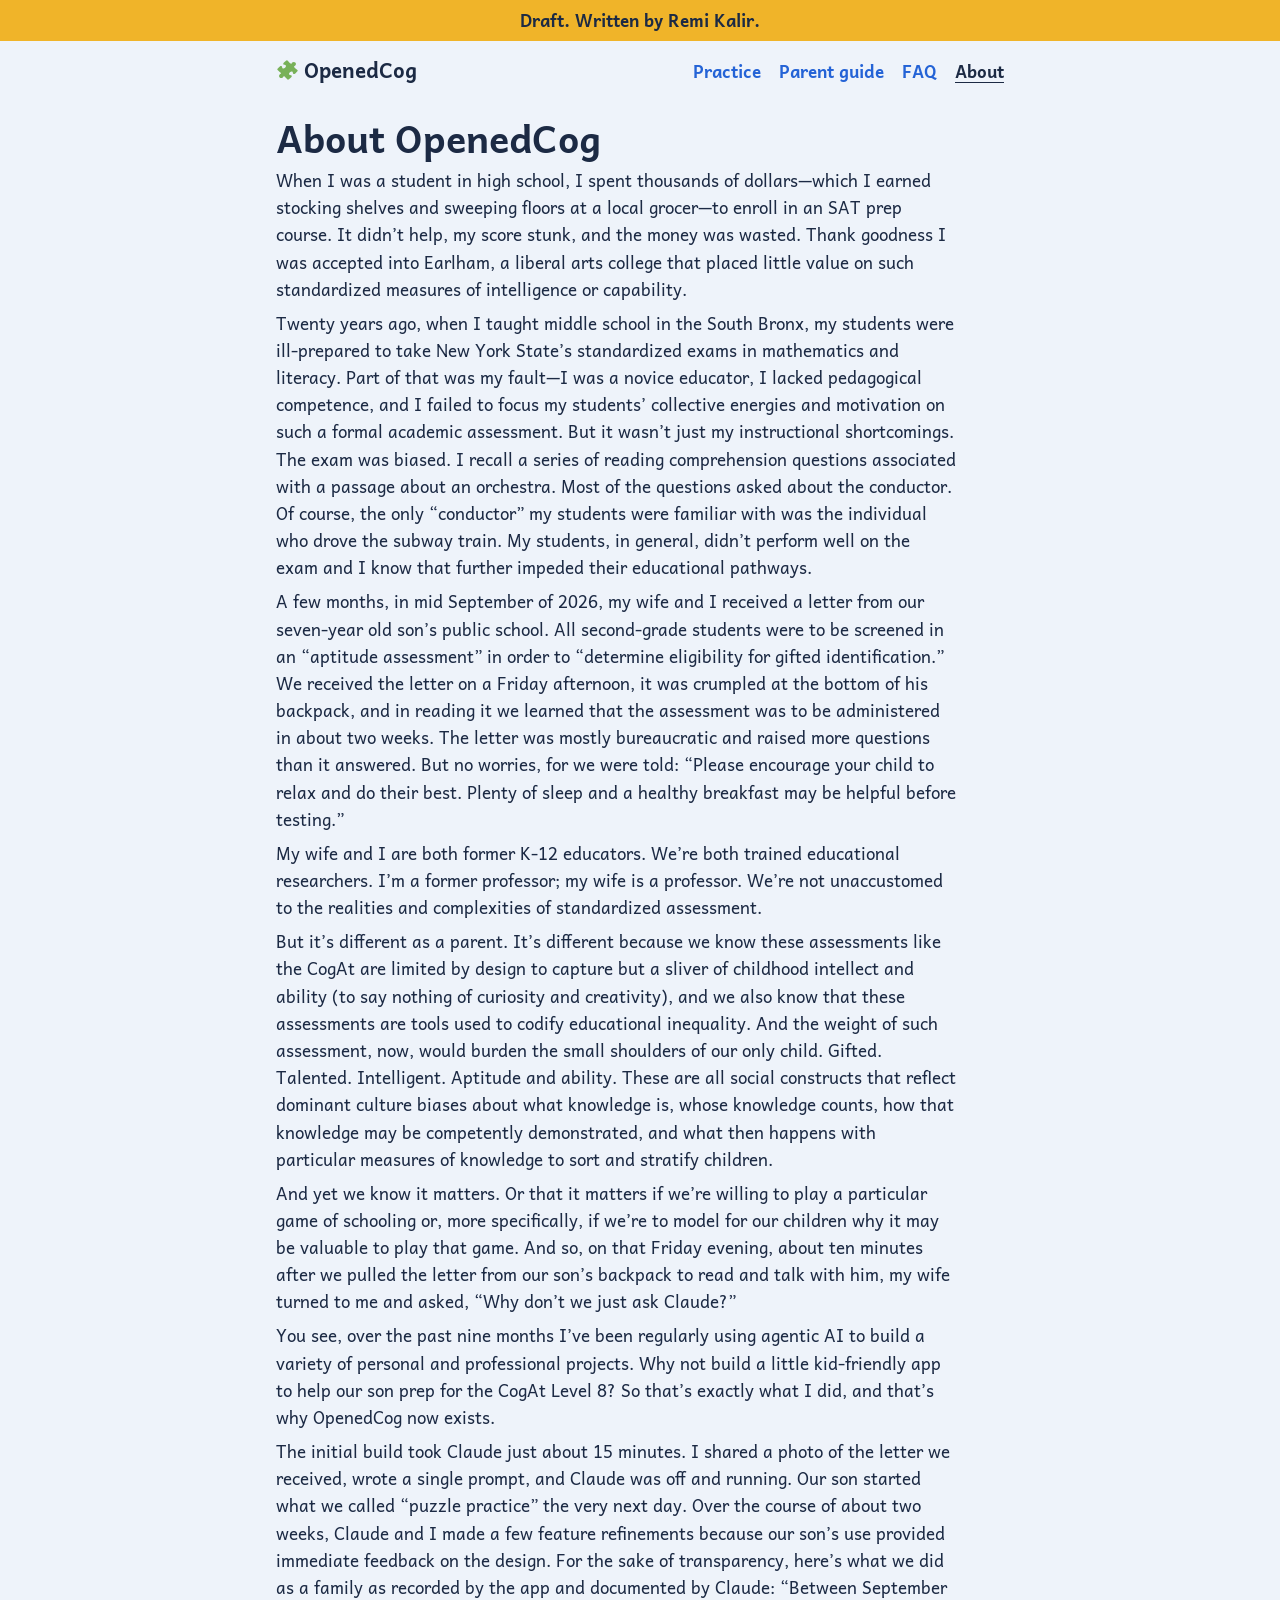
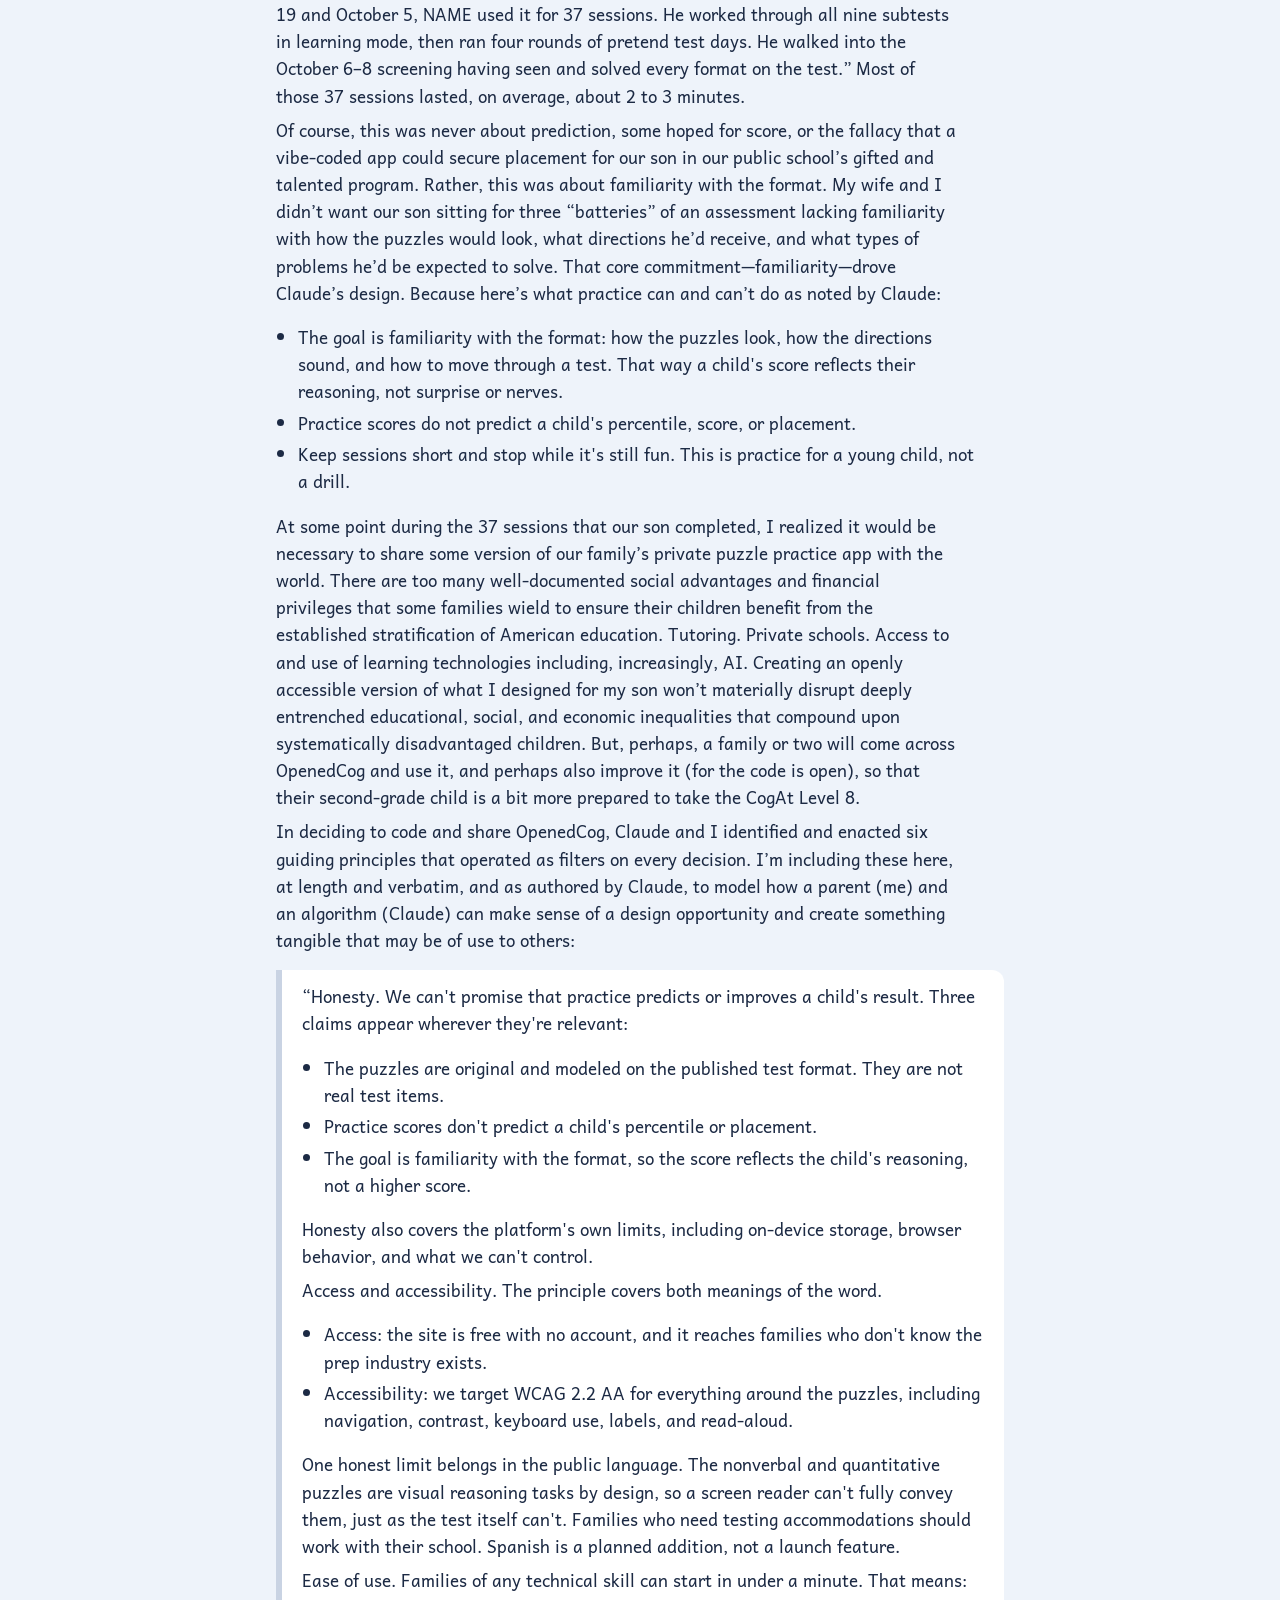
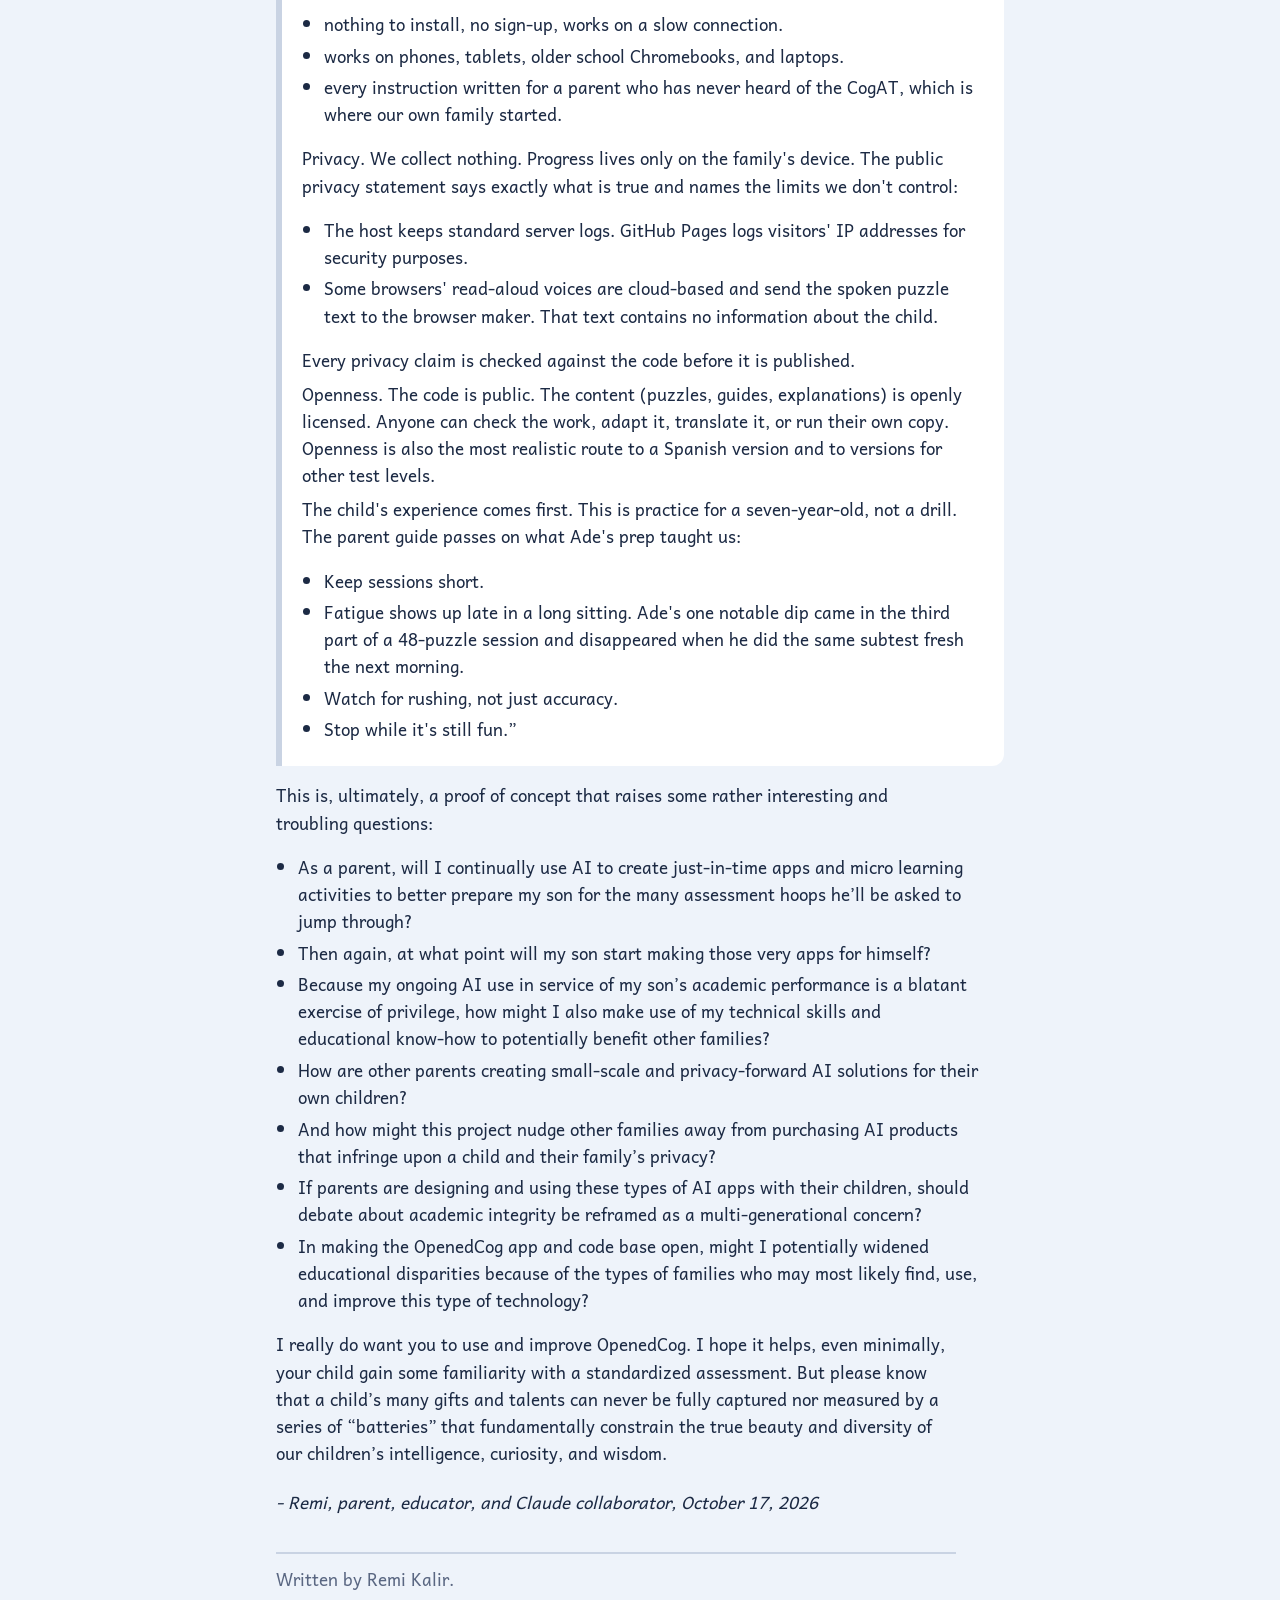
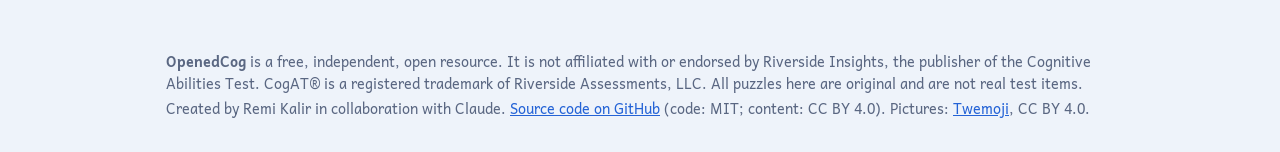
==== about.html @ 44b39a1e "Add parent guide, FAQ, and About; link them from the practice site" ====
<!doctype html>
<html lang="en">
<head>
<meta charset="utf-8">
<meta name="viewport" content="width=device-width, initial-scale=1">
<title>About · OpenedCog</title>
<meta name="description" content="Why OpenedCog exists: a free, open CogAT® Level 8 practice site, by Remi Kalir.">
<meta name="color-scheme" content="light dark">
<link rel="icon" href="data:image/svg+xml,%3Csvg xmlns='http://www.w3.org/2000/svg' viewBox='0 0 100 100'%3E%3Ctext y='.9em' font-size='90'%3E%F0%9F%A7%A9%3C/text%3E%3C/svg%3E">
<link rel="stylesheet" href="css/app.css">
</head>
<body>
<div class="draft-banner" role="note">Draft. Written by Remi Kalir.</div>
<nav class="docnav" aria-label="OpenedCog pages">
  <a class="brand" href="./">🧩 OpenedCog</a>
  <a href="./">Practice</a>
  <a href="guide.html">Parent guide</a>
  <a href="faq.html">FAQ</a>
  <a href="about.html" aria-current="page">About</a>
</nav>
<main class="doc">
<h1>About OpenedCog</h1>
<!-- Written by Remi Kalir. Placed as written; markup only. -->
<p>When I was a student in high school, I spent thousands of dollars—which I earned stocking shelves and sweeping floors at a local grocer—to enroll in an SAT prep course. It didn’t help, my score stunk, and the money was wasted. Thank goodness I was accepted into Earlham, a liberal arts college that placed little value on such standardized measures of intelligence or capability.</p>
<p>Twenty years ago, when I taught middle school in the South Bronx, my students were ill-prepared to take New York State’s standardized exams in mathematics and literacy. Part of that was my fault—I was a novice educator, I lacked pedagogical competence, and I failed to focus my students’ collective energies and motivation on such a formal academic assessment. But it wasn’t just my instructional shortcomings. The exam was biased. I recall a series of reading comprehension questions associated with a passage about an orchestra. Most of the questions asked about the conductor. Of course, the only “conductor” my students were familiar with was the individual who drove the subway train. My students, in general, didn’t perform well on the exam and I know that further impeded their educational pathways.</p>
<p>A few months, in mid September of 2026, my wife and I received a letter from our seven-year old son’s public school. All second-grade students were to be screened in an “aptitude assessment” in order to “determine eligibility for gifted identification.” We received the letter on a Friday afternoon, it was crumpled at the bottom of his backpack, and in reading it we learned that the assessment was to be administered in about two weeks. The letter was mostly bureaucratic and raised more questions than it answered. But no worries, for we were told: “Please encourage your child to relax and do their best. Plenty of sleep and a healthy breakfast may be helpful before testing.”</p>
<p>My wife and I are both former K-12 educators. We’re both trained educational researchers. I’m a former professor; my wife is a professor. We’re not unaccustomed to the realities and complexities of standardized assessment.</p>
<p>But it’s different as a parent. It’s different because we know these assessments like the CogAt are limited by design to capture but a sliver of childhood intellect and ability (to say nothing of curiosity and creativity), and we also know that these assessments are tools used to codify educational inequality. And the weight of such assessment, now, would burden the small shoulders of our only child. Gifted. Talented. Intelligent. Aptitude and ability. These are all social constructs that reflect dominant culture biases about what knowledge is, whose knowledge counts, how that knowledge may be competently demonstrated, and what then happens with particular measures of knowledge to sort and stratify children.</p>
<p>And yet we know it matters. Or that it matters if we’re willing to play a particular game of schooling or, more specifically, if we’re to model for our children why it may be valuable to play that game. And so, on that Friday evening, about ten minutes after we pulled the letter from our son’s backpack to read and talk with him, my wife turned to me and asked, “Why don’t we just ask Claude?”</p>
<p>You see, over the past nine months I’ve been regularly using agentic AI to build a variety of personal and professional projects. Why not build a little kid-friendly app to help our son prep for the CogAt Level 8? So that’s exactly what I did, and that’s why OpenedCog now exists.</p>
<p>The initial build took Claude just about 15 minutes. I shared a photo of the letter we received, wrote a single prompt, and Claude was off and running. Our son started what we called “puzzle practice” the very next day. Over the course of about two weeks, Claude and I made a few feature refinements because our son’s use provided immediate feedback on the design. For the sake of transparency, here’s what we did as a family as recorded by the app and documented by Claude: “Between September 19 and October 5, NAME used it for 37 sessions. He worked through all nine subtests in learning mode, then ran four rounds of pretend test days. He walked into the October 6–8 screening having seen and solved every format on the test.” Most of those 37 sessions lasted, on average, about 2 to 3 minutes.</p>
<p>Of course, this was never about prediction, some hoped for score, or the fallacy that a vibe-coded app could secure placement for our son in our public school’s gifted and talented program. Rather, this was about familiarity with the format. My wife and I didn’t want our son sitting for three “batteries” of an assessment lacking familiarity with how the puzzles would look, what directions he’d receive, and what types of problems he’d be expected to solve. That core commitment—familiarity—drove Claude’s design. Because here’s what practice can and can’t do as noted by Claude:</p>
<ul>
<li>The goal is familiarity with the format: how the puzzles look, how the directions sound, and how to move through a test. That way a child's score reflects their reasoning, not surprise or nerves.</li>
<li>Practice scores do not predict a child's percentile, score, or placement.</li>
<li>Keep sessions short and stop while it's still fun. This is practice for a young child, not a drill.</li>
</ul>
<p>At some point during the 37 sessions that our son completed, I realized it would be necessary to share some version of our family’s private puzzle practice app with the world. There are too many well-documented social advantages and financial privileges that some families wield to ensure their children benefit from the established stratification of American education. Tutoring. Private schools. Access to and use of learning technologies including, increasingly, AI. Creating an openly accessible version of what I designed for my son won’t materially disrupt deeply entrenched educational, social, and economic inequalities that compound upon systematically disadvantaged children. But, perhaps, a family or two will come across OpenedCog and use it, and perhaps also improve it (for the code is open), so that their second-grade child is a bit more prepared to take the CogAt Level 8.</p>
<p>In deciding to code and share OpenedCog, Claude and I identified and enacted six guiding principles that operated as filters on every decision. I’m including these here, at length and verbatim, and as authored by Claude, to model how a parent (me) and an algorithm (Claude) can make sense of a design opportunity and create something tangible that may be of use to others:</p>
<blockquote class="principles">
<p>“Honesty. We can't promise that practice predicts or improves a child's result. Three claims appear wherever they're relevant:</p>
<ul>
<li>The puzzles are original and modeled on the published test format. They are not real test items.</li>
<li>Practice scores don't predict a child's percentile or placement.</li>
<li>The goal is familiarity with the format, so the score reflects the child's reasoning, not a higher score.</li>
</ul>
<p>Honesty also covers the platform's own limits, including on-device storage, browser behavior, and what we can't control.</p>
<p>Access and accessibility. The principle covers both meanings of the word.</p>
<ul>
<li>Access: the site is free with no account, and it reaches families who don't know the prep industry exists.</li>
<li>Accessibility: we target WCAG 2.2 AA for everything around the puzzles, including navigation, contrast, keyboard use, labels, and read-aloud.</li>
</ul>
<p>One honest limit belongs in the public language. The nonverbal and quantitative puzzles are visual reasoning tasks by design, so a screen reader can't fully convey them, just as the test itself can't. Families who need testing accommodations should work with their school. Spanish is a planned addition, not a launch feature.</p>
<p>Ease of use. Families of any technical skill can start in under a minute. That means:</p>
<ul>
<li>nothing to install, no sign-up, works on a slow connection.</li>
<li>works on phones, tablets, older school Chromebooks, and laptops.</li>
<li>every instruction written for a parent who has never heard of the CogAT, which is where our own family started.</li>
</ul>
<p>Privacy. We collect nothing. Progress lives only on the family's device. The public privacy statement says exactly what is true and names the limits we don't control:</p>
<ul>
<li>The host keeps standard server logs. GitHub Pages logs visitors' IP addresses for security purposes.</li>
<li>Some browsers' read-aloud voices are cloud-based and send the spoken puzzle text to the browser maker. That text contains no information about the child.</li>
</ul>
<p>Every privacy claim is checked against the code before it is published.</p>
<p>Openness. The code is public. The content (puzzles, guides, explanations) is openly licensed. Anyone can check the work, adapt it, translate it, or run their own copy. Openness is also the most realistic route to a Spanish version and to versions for other test levels.</p>
<p>The child's experience comes first. This is practice for a seven-year-old, not a drill. The parent guide passes on what Ade's prep taught us:</p>
<ul>
<li>Keep sessions short.</li>
<li>Fatigue shows up late in a long sitting. Ade's one notable dip came in the third part of a 48-puzzle session and disappeared when he did the same subtest fresh the next morning.</li>
<li>Watch for rushing, not just accuracy.</li>
<li>Stop while it's still fun.”</li>
</ul>
</blockquote>
<p>This is, ultimately, a proof of concept that raises some rather interesting and troubling questions:</p>
<ul>
<li>As a parent, will I continually use AI to create just-in-time apps and micro learning activities to better prepare my son for the many assessment hoops he’ll be asked to jump through?</li>
<li>Then again, at what point will my son start making those very apps for himself?</li>
<li>Because my ongoing AI use in service of my son’s academic performance is a blatant exercise of privilege, how might I also make use of my technical skills and educational know-how to potentially benefit other families?</li>
<li>How are other parents creating small-scale and privacy-forward AI solutions for their own children?</li>
<li>And how might this project nudge other families away from purchasing AI products that infringe upon a child and their family’s privacy?</li>
<li>If parents are designing and using these types of AI apps with their children, should debate about academic integrity be reframed as a multi-generational concern?</li>
<li>In making the OpenedCog app and code base open, might I potentially widened educational disparities because of the types of families who may most likely find, use, and improve this type of technology?</li>
</ul>
<p>I really do want you to use and improve OpenedCog. I hope it helps, even minimally, your child gain some familiarity with a standardized assessment. But please know that a child’s many gifts and talents can never be fully captured nor measured by a series of “batteries” that fundamentally constrain the true beauty and diversity of our children’s intelligence, curiosity, and wisdom.</p>
<p class="signature">- Remi, parent, educator, and Claude collaborator, October 17, 2026</p>
<p class="credit">Written by Remi Kalir.</p>
</main>
<footer class="site-foot">
  <p><b>OpenedCog</b> is a free, independent, open resource. It is not affiliated with or endorsed by Riverside Insights, the publisher of the Cognitive Abilities Test. CogAT® is a registered trademark of Riverside Assessments, LLC. All puzzles here are original and are not real test items.</p>
  <p>Created by Remi Kalir in collaboration with Claude. <a href="https://github.com/remikalir/openedcog">Source code on GitHub</a> (code: MIT; content: CC BY 4.0). Pictures: <a href="https://github.com/jdecked/twemoji">Twemoji</a>, CC BY 4.0.</p>
</footer>
<script src="js/pictures.js"></script>
<script>pictures(document.body);</script>
</body>
</html>
---- css/app.css ----
/* Andika by SIL International, self-hosted (SIL Open Font License 1.1, see fonts/OFL.txt).
   Served from this site so no request goes to a third-party font service. */
@font-face{font-family:'Andika';font-style:normal;font-weight:400;font-display:swap;src:url(../fonts/andika-latin-ext-400.woff2) format('woff2');unicode-range:U+0100-02BA,U+02BD-02C5,U+02C7-02CC,U+02CE-02D7,U+02DD-02FF,U+0304,U+0308,U+0329,U+1D00-1DBF,U+1E00-1E9F,U+1EF2-1EFF,U+2020,U+20A0-20AB,U+20AD-20C0,U+2113,U+2C60-2C7F,U+A720-A7FF}
@font-face{font-family:'Andika';font-style:normal;font-weight:400;font-display:swap;src:url(../fonts/andika-latin-400.woff2) format('woff2');unicode-range:U+0000-00FF,U+0131,U+0152-0153,U+02BB-02BC,U+02C6,U+02DA,U+02DC,U+0304,U+0308,U+0329,U+2000-206F,U+20AC,U+2122,U+2191,U+2193,U+2212,U+2215,U+FEFF,U+FFFD}
@font-face{font-family:'Andika';font-style:normal;font-weight:700;font-display:swap;src:url(../fonts/andika-latin-ext-700.woff2) format('woff2');unicode-range:U+0100-02BA,U+02BD-02C5,U+02C7-02CC,U+02CE-02D7,U+02DD-02FF,U+0304,U+0308,U+0329,U+1D00-1DBF,U+1E00-1E9F,U+1EF2-1EFF,U+2020,U+20A0-20AB,U+20AD-20C0,U+2113,U+2C60-2C7F,U+A720-A7FF}
@font-face{font-family:'Andika';font-style:normal;font-weight:700;font-display:swap;src:url(../fonts/andika-latin-700.woff2) format('woff2');unicode-range:U+0000-00FF,U+0131,U+0152-0153,U+02BB-02BC,U+02C6,U+02DA,U+02DC,U+0304,U+0308,U+0329,U+2000-206F,U+20AC,U+2122,U+2191,U+2193,U+2212,U+2215,U+FEFF,U+FFFD}

:root{
  --bg:#EEF3FA; --paper:#FFFFFF; --ink:#1C2A44; --soft:#5A6782; --line:#C9D3E3;
  --mid:#A3AEC2; --sheet:#FFF6D8; --ghost:#B5C0D2; --flap:#DCE7FA;
  --accent:#2463D6; --accent-ink:#FFFFFF; --sun:#F0B429; --leaf:#1F8A57; --leaf-bg:#E3F4EB;
  --berry:#C43D5B; --berry-bg:#FBE6EB; --bead:#F0B429; --rod:#7E8AA1; --pick:#FFF3C4;
  --radius:14px; --font:"Andika", "Trebuchet MS", "Segoe UI", system-ui, sans-serif;
}
@media (prefers-color-scheme: dark){
  :root:not([data-theme="light"]){
    --bg:#101829; --paper:#18233A; --ink:#E7EDF8; --soft:#A5B1C8; --line:#33415E;
    --mid:#6D7A93; --sheet:#3A3522; --ghost:#46546F; --flap:#2A3C62;
    --accent:#6C9CFF; --accent-ink:#0D1526; --sun:#F4C04A; --leaf:#4CC38A; --leaf-bg:#16352A;
    --berry:#F07A95; --berry-bg:#3D1C27; --bead:#F4C04A; --rod:#8290AA; --pick:#3A3420;
  }
}
:root[data-theme="dark"]{
  --bg:#101829; --paper:#18233A; --ink:#E7EDF8; --soft:#A5B1C8; --line:#33415E;
  --mid:#6D7A93; --sheet:#3A3522; --ghost:#46546F; --flap:#2A3C62;
  --accent:#6C9CFF; --accent-ink:#0D1526; --sun:#F4C04A; --leaf:#4CC38A; --leaf-bg:#16352A;
  --berry:#F07A95; --berry-bg:#3D1C27; --bead:#F4C04A; --rod:#8290AA; --pick:#3A3420;
}
*{box-sizing:border-box}
html,body{margin:0;background:var(--bg);color:var(--ink);font-family:var(--font);font-size:18px;line-height:1.45}
button{font:inherit;color:inherit;cursor:pointer}
button:focus-visible,input:focus-visible,select:focus-visible{outline:3px solid var(--accent);outline-offset:3px}
#app{max-width:980px;margin:0 auto;padding:18px 16px 40px}
h1,h2,h3{margin:0;line-height:1.2}
h1{font-size:2.1rem}
h2{font-size:1.35rem}
p{margin:.4em 0}
.muted{color:var(--soft)}
.btn{border:0;border-radius:999px;padding:.7em 1.4em;font-weight:700;font-size:1.05rem;background:var(--paper);color:var(--ink);box-shadow:inset 0 0 0 2px var(--line)}
.btn.primary{background:var(--accent);color:var(--accent-ink);box-shadow:none}
.btn.big{font-size:1.3rem;padding:.8em 2em}
.btn:disabled{opacity:.4;cursor:not-allowed}
.link{background:none;border:0;padding:.4em .2em;color:var(--accent);font-weight:700;text-decoration:underline;text-underline-offset:3px}

/* ---------- home ---------- */
.top{display:flex;justify-content:space-between;align-items:flex-start;gap:12px;flex-wrap:wrap;margin-bottom:22px}
.top-actions{display:flex;gap:8px;flex-wrap:wrap}
.hello{font-size:2.4rem;font-weight:700}
.days{display:grid;grid-template-columns:repeat(3,1fr);gap:14px;margin:12px 0 30px}
.day{background:var(--paper);border:0;border-radius:var(--radius);padding:18px 16px 16px;text-align:left;box-shadow:inset 0 0 0 2px var(--line);display:flex;flex-direction:column;gap:6px;min-height:150px}
.day:hover{box-shadow:inset 0 0 0 3px var(--accent)}
.day .dnum{font-size:.9rem;color:var(--soft)}
.day .dname{font-size:1.35rem;font-weight:700}
.day .demo{font-size:1.9rem;letter-spacing:4px}
.day .dlast{font-size:.9rem;color:var(--soft);margin-top:auto}
.sect{margin:6px 0 10px}
.fam{display:grid;grid-template-columns:170px 1fr;gap:10px;align-items:center;margin-bottom:12px}
.fam-name{font-weight:700}
.tiles{display:grid;grid-template-columns:repeat(3,1fr);gap:10px}
.tile{background:var(--paper);border:0;border-radius:12px;padding:10px 12px;text-align:left;box-shadow:inset 0 0 0 2px var(--line);display:grid;grid-template-columns:44px 1fr;gap:2px 10px;align-items:center}
.tile:hover{box-shadow:inset 0 0 0 3px var(--accent)}
.tile .ti{grid-row:span 2;font-size:1.8rem;text-align:center}
.tile .tn{font-weight:700;line-height:1.15}
.tile .tst{font-size:.95rem;color:var(--sun);letter-spacing:2px}
.tile .tst .off{color:var(--line)}
.tile .toff{grid-column:2;font-size:.78rem;color:var(--soft)}

/* ---------- intro / message screens ---------- */
.msg{background:var(--paper);border-radius:var(--radius);padding:34px 28px;text-align:center;box-shadow:inset 0 0 0 2px var(--line);max-width:720px;margin:20px auto}
.msg h1{margin-bottom:10px}
.msg .say{font-size:1.25rem;max-width:34em;margin:12px auto}
.msg .tip{background:var(--pick);border-radius:12px;padding:12px 16px;margin:18px auto;max-width:32em;font-size:1.05rem;text-align:left}
.msg .row{display:flex;gap:12px;justify-content:center;flex-wrap:wrap;margin-top:22px}
.bigemo{font-size:3.4rem;line-height:1}

/* ---------- question screen ---------- */
.qwrap{background:var(--paper);border-radius:var(--radius);box-shadow:inset 0 0 0 2px var(--line);overflow:hidden}
.qbar{display:flex;align-items:center;justify-content:space-between;gap:10px;padding:10px 14px;border-bottom:2px solid var(--line)}
.qtitle{font-weight:700}
.qtag{display:inline-block;margin-left:8px;font-size:.8rem;padding:2px 10px;border-radius:99px;background:var(--pick);font-weight:700;vertical-align:2px}
.qprog{color:var(--soft);font-size:.95rem}
.hear{border:0;background:var(--bg);border-radius:99px;padding:.45em 1em;font-weight:700;box-shadow:inset 0 0 0 2px var(--line)}
.hear.playing{box-shadow:inset 0 0 0 3px var(--accent)}
.qmain{padding:22px 16px 10px;display:flex;flex-direction:column;align-items:center;gap:22px}
.caption{font-size:1rem;color:var(--soft);text-align:center;min-height:1.4em;max-width:36em}
.answers{display:grid;grid-template-columns:repeat(4,minmax(0,150px));gap:14px;justify-content:center;width:100%}
.ans{border:0;background:var(--paper);border-radius:12px;padding:10px 6px 12px;box-shadow:inset 0 0 0 2px var(--line);display:flex;flex-direction:column;align-items:center;gap:8px;position:relative}
.ans .ai{min-height:96px;display:flex;align-items:center;justify-content:center}
.ans .bub{width:26px;height:26px;border-radius:50%;box-shadow:inset 0 0 0 2.5px var(--ink);display:flex;align-items:center;justify-content:center;font-size:.8rem;font-weight:700}
.ans[aria-checked="true"]{box-shadow:inset 0 0 0 3px var(--accent);background:var(--pick)}
.ans[aria-checked="true"] .bub{background:var(--ink);color:var(--paper)}
.ans.right{box-shadow:inset 0 0 0 4px var(--leaf);background:var(--leaf-bg)}
.ans.wrong{box-shadow:inset 0 0 0 4px var(--berry);background:var(--berry-bg)}
.ans.right::after{content:"✓";position:absolute;top:4px;right:10px;color:var(--leaf);font-weight:700;font-size:1.3rem}
.ans.wrong::after{content:"✗";position:absolute;top:4px;right:10px;color:var(--berry);font-weight:700;font-size:1.3rem}
.ans:disabled{cursor:default}
.fb{min-height:0;max-width:36em;text-align:center;font-size:1.1rem;border-radius:12px;padding:0}
.fb.show{padding:12px 18px}
.fb.good{background:var(--leaf-bg)}
.fb.bad{background:var(--berry-bg)}
.fb b{display:block;font-size:1.25rem}
.qfoot{display:flex;justify-content:space-between;align-items:center;padding:12px 16px;border-top:2px solid var(--line)}
.qfoot .go{min-width:140px}

/* stimuli */
.emo{font-size:62px;line-height:1.1;font-family:"Apple Color Emoji","Segoe UI Emoji","Noto Color Emoji",sans-serif}
.ans .emo{font-size:58px}
.mx{display:grid;grid-template-columns:repeat(2,130px);grid-auto-rows:130px;border:3px solid var(--ink);border-radius:12px;overflow:hidden}
.mxc{display:flex;align-items:center;justify-content:center;border:1px solid var(--line)}
.qbox{background:var(--bg)}
.qm{font-size:2.6rem;font-weight:700;color:var(--soft)}
.rowbox{display:flex;gap:0;border:3px solid var(--ink);border-radius:12px;overflow:hidden}
.rbc{width:130px;height:130px;display:flex;align-items:center;justify-content:center;border-right:1px solid var(--line)}
.rbc:last-child{border-right:0}
.listen{display:flex;align-items:center;gap:14px;padding:18px 26px;border:3px solid var(--ink);border-radius:12px;max-width:560px}
.listen-ic{font-size:2.6rem}
.listen-q{font-size:1.3rem;margin:0}
.nocap .listen-q{display:none}
.nocap .listen::after{content:"Listen to the question";font-size:1.1rem;color:var(--soft)}
.objs{display:grid;grid-template-columns:repeat(5,20px);gap:2px 3px;justify-content:center;align-content:center;font-size:18px;line-height:22px;font-family:"Apple Color Emoji","Segoe UI Emoji","Noto Color Emoji",sans-serif}
.objs.n1{grid-template-columns:30px;font-size:28px;line-height:32px}
.objs.n2,.objs.n4{grid-template-columns:repeat(2,26px);font-size:22px;line-height:28px}
.objs.n3,.objs.n6,.objs.n9{grid-template-columns:repeat(3,24px);font-size:20px;line-height:26px}
.numc{font-size:3rem;font-weight:700}
.eq{font-size:3.2rem;font-weight:700;letter-spacing:.04em;padding:18px 30px;border:3px solid var(--ink);border-radius:12px;white-space:nowrap}
.eq .qm{display:inline-block;min-width:1.2em;border-bottom:4px solid var(--soft);font-size:1em;line-height:1}
.eqs{margin:0 .1em}
.beads{display:flex;align-items:flex-end;gap:10px;padding:14px 18px;border:3px solid var(--ink);border-radius:12px}
.bslot{display:flex;align-items:flex-end}
.qslot{width:34px;height:120px;align-items:center;justify-content:center;border:2px dashed var(--ghost);border-radius:8px}
.rod{height:150px;width:auto}
.ans .rod{height:110px}
.fig{width:104px;height:104px}
.ans .fig{width:92px;height:92px}
.pfrow{display:flex;align-items:center;gap:6px;flex-wrap:wrap;justify-content:center;padding:12px 14px;border:3px solid var(--ink);border-radius:12px}
.pf{width:112px;height:112px}
.ans .pf{width:96px;height:96px}
.pfa{font-size:2rem;color:var(--soft);font-weight:700}

/* results & review */
.res{display:grid;gap:12px;margin:18px 0}
.resrow{display:grid;grid-template-columns:1fr auto auto;gap:16px;align-items:center;background:var(--paper);border-radius:12px;padding:14px 18px;box-shadow:inset 0 0 0 2px var(--line);text-align:left}
.stars{color:var(--sun);font-size:1.4rem;letter-spacing:3px}
.stars .off{color:var(--line)}
.rv{background:var(--paper);border-radius:var(--radius);box-shadow:inset 0 0 0 2px var(--line);padding:18px;margin:14px 0;display:flex;flex-direction:column;align-items:center;gap:14px}
.rv .picks{display:flex;gap:18px;flex-wrap:wrap;justify-content:center}
.rv .pk{display:flex;flex-direction:column;align-items:center;gap:6px;font-weight:700}
.rv .pk .ai{border-radius:12px;padding:8px;min-width:120px;display:flex;justify-content:center}
.rv .pk.mine .ai{box-shadow:inset 0 0 0 3px var(--berry);background:var(--berry-bg)}
.rv .pk.corr .ai{box-shadow:inset 0 0 0 3px var(--leaf);background:var(--leaf-bg)}
.rv .why{max-width:36em;text-align:center}

/* modal */
.scrim{position:fixed;inset:0;background:rgba(10,16,30,.55);display:flex;align-items:center;justify-content:center;padding:16px;z-index:10}
.modal{background:var(--paper);border-radius:var(--radius);padding:26px;max-width:460px;text-align:center}
.modal .row{display:flex;gap:12px;justify-content:center;margin-top:18px;flex-wrap:wrap}

/* parent */
.pp h2{margin:26px 0 10px}
table{border-collapse:collapse;width:100%;background:var(--paper);border-radius:12px;overflow:hidden;font-size:.95rem}
th,td{padding:9px 10px;text-align:left;border-bottom:1px solid var(--line);vertical-align:middle}
th{font-weight:700;color:var(--soft);font-size:.85rem}
.tablewrap{overflow-x:auto;border-radius:12px;box-shadow:inset 0 0 0 2px var(--line)}
.spark{display:flex;align-items:flex-end;gap:3px;height:28px}
.spark i{display:block;width:8px;background:var(--accent);border-radius:2px 2px 0 0;min-height:2px}
.marks{display:flex;flex-wrap:wrap;gap:3px;max-width:190px}
.marks i{display:block;width:11px;height:11px;border-radius:3px}
.marks i.ok{background:var(--leaf)}
.marks i.no{background:var(--paper);box-shadow:inset 0 0 0 2px var(--berry)}
.flag{color:var(--berry);font-weight:700;font-size:.8rem}
.form{display:grid;grid-template-columns:200px 1fr;gap:12px 16px;align-items:center;background:var(--paper);padding:18px;border-radius:12px;box-shadow:inset 0 0 0 2px var(--line)}
.form input[type=text],.form select,.gate input{font:inherit;padding:.45em .7em;border-radius:10px;border:2px solid var(--line);background:var(--paper);color:var(--ink);max-width:260px}
.notes{background:var(--paper);padding:14px 20px;border-radius:12px;box-shadow:inset 0 0 0 2px var(--line);max-width:48em}
.notes li{margin:.35em 0}
.sync{font-size:.9rem;color:var(--soft)}

@media (max-width:760px){
  html,body{font-size:17px}
  .days{grid-template-columns:1fr}
  .day{min-height:0}
  .fam{grid-template-columns:1fr}
  .tiles{grid-template-columns:1fr 1fr}
  .answers{grid-template-columns:repeat(2,minmax(0,160px))}
  .mx{grid-template-columns:repeat(2,104px);grid-auto-rows:104px}
  .rbc{width:96px;height:96px}
  .emo{font-size:48px}
  .ans .emo{font-size:50px}
  .fig{width:84px;height:84px}
  .pf{width:84px;height:84px}
  .eq{font-size:2.2rem;padding:12px 16px}
  .rod{height:120px}
  .beads{gap:6px;padding:10px}
  .hello{font-size:1.9rem}
  .form{grid-template-columns:1fr}
  .qbar{flex-wrap:wrap}
}
@media (max-width:420px){.tiles{grid-template-columns:1fr}}
@media (prefers-reduced-motion:no-preference){
  .ans{transition:box-shadow .12s ease, background .12s ease}
  .pop{animation:pop .35s ease}
  @keyframes pop{0%{transform:scale(.96);opacity:.4}100%{transform:none;opacity:1}}
}

/* ---------- site footer, children, backup ---------- */
.site-foot{max-width:980px;margin:0 auto;padding:6px 16px 28px;color:var(--soft);font-size:.8rem;line-height:1.5}
.site-foot p{margin:.3em 0}
.site-foot a{color:var(--accent)}
.who{display:flex;align-items:center;gap:10px;flex-wrap:wrap;margin-top:4px}
.kids{display:grid;gap:10px;max-width:420px;margin:16px auto 0}
.kid{display:flex;align-items:center;justify-content:space-between;gap:10px;border:0;border-radius:12px;padding:12px 16px;background:var(--paper);box-shadow:inset 0 0 0 2px var(--line);font-size:1.2rem;font-weight:700;text-align:left}
.kid:hover{box-shadow:inset 0 0 0 3px var(--accent)}
.kid .kmeta{font-size:.85rem;font-weight:400;color:var(--soft)}
.kid[aria-current="true"]{box-shadow:inset 0 0 0 3px var(--accent);background:var(--pick)}
.name-in{font:inherit;padding:.5em .8em;border-radius:10px;border:2px solid var(--line);background:var(--paper);color:var(--ink)}
.backup{display:flex;gap:10px;flex-wrap:wrap;align-items:center;margin:8px 0}
.warn{background:var(--berry-bg);border-radius:12px;padding:12px 16px;max-width:48em}
.sr-only{position:absolute;width:1px;height:1px;padding:0;margin:-1px;overflow:hidden;clip:rect(0,0,0,0);white-space:nowrap;border:0}

/* Twemoji pictures (bundled in emoji/). 1em tall, so they size exactly like the emoji text they replace. */
img.emoji{display:inline-block;height:1em;width:1em;margin:0 .04em;vertical-align:-0.12em;user-select:none}
.emo img.emoji,.objs img.emoji{vertical-align:middle}

/* ---------- reading pages: parent guide, FAQ, About ---------- */
.doc{max-width:760px;margin:0 auto;padding:12px 16px 40px;font-size:17px;line-height:1.6}
.docnav{max-width:760px;margin:0 auto;padding:14px 16px 0;display:flex;gap:6px 18px;flex-wrap:wrap;align-items:baseline;font-size:.95rem}
.docnav a{color:var(--accent);font-weight:700;text-decoration:none}
.docnav a:hover{text-decoration:underline}
.docnav a[aria-current="page"]{color:var(--ink);text-decoration:underline;text-underline-offset:4px}
.docnav .brand{font-size:1.15rem;color:var(--ink);margin-right:auto}
.doc h1{font-size:2.1rem;margin:18px 0 6px}
.doc .lede{font-size:1.15rem;color:var(--soft);margin:0 0 18px}
.doc h2{font-size:1.45rem;margin:38px 0 8px;padding-top:6px;border-top:2px solid var(--line)}
.doc h3{font-size:1.12rem;margin:24px 0 4px}
.doc p,.doc li{max-width:68ch}
.doc ul,.doc ol{padding-left:1.3em}
.doc li{margin:.25em 0}
.doc a{color:var(--accent)}
.doc table{font-size:.95rem;margin:10px 0 6px}
.doc th,.doc td{vertical-align:top}
.doc .callout{background:var(--paper);border-radius:12px;box-shadow:inset 0 0 0 2px var(--line);padding:12px 18px;margin:14px 0}
.doc .callout.key{box-shadow:inset 0 0 0 2px var(--line), inset 6px 0 0 var(--accent)}
.doc .toc{columns:2 220px;padding-left:1.2em;margin:6px 0 0}
.doc details{background:var(--paper);border-radius:12px;box-shadow:inset 0 0 0 2px var(--line);padding:2px 16px;margin:8px 0}
.doc details[open]{padding-bottom:10px}
.doc summary{cursor:pointer;font-weight:700;padding:10px 0;list-style-position:outside}
.doc summary:focus-visible{outline:3px solid var(--accent);outline-offset:3px;border-radius:6px}
.doc .credit{margin-top:36px;padding-top:12px;border-top:2px solid var(--line);color:var(--soft);font-size:.95rem}
.draft-banner{background:var(--sun);color:#1C2A44;font-weight:700;text-align:center;padding:8px 16px;font-size:.95rem}
.doc .print-btn{margin:4px 0 0}
@media print{
  .docnav,.site-foot,.draft-banner,.print-btn,.no-print{display:none !important}
  html,body{background:#fff !important;color:#000 !important;font-size:11pt}
  .doc{max-width:none;padding:0}
  .doc h2{break-after:avoid;border-top:1px solid #999}
  .doc tr,.doc .callout{break-inside:avoid}
  .doc h3{break-after:avoid}
  .tablewrap{overflow:visible}
  .doc a{color:#000;text-decoration:none}
  .doc details{box-shadow:none;padding:0}
  .doc .callout,.tablewrap{box-shadow:none;border:1px solid #999}
  .card-page{break-before:page}
}
.doc blockquote.principles{margin:16px 0;padding:6px 20px;border-left:6px solid var(--line);background:var(--paper);border-radius:0 12px 12px 0;color:var(--ink)}
.doc .signature{margin-top:22px;font-style:italic}
.grownup-links{margin-top:10px;font-size:.95rem}
.grownup-links a,.sync a,.msg .muted a{color:var(--accent);font-weight:700}
.site-foot .foot-links a{font-weight:700}
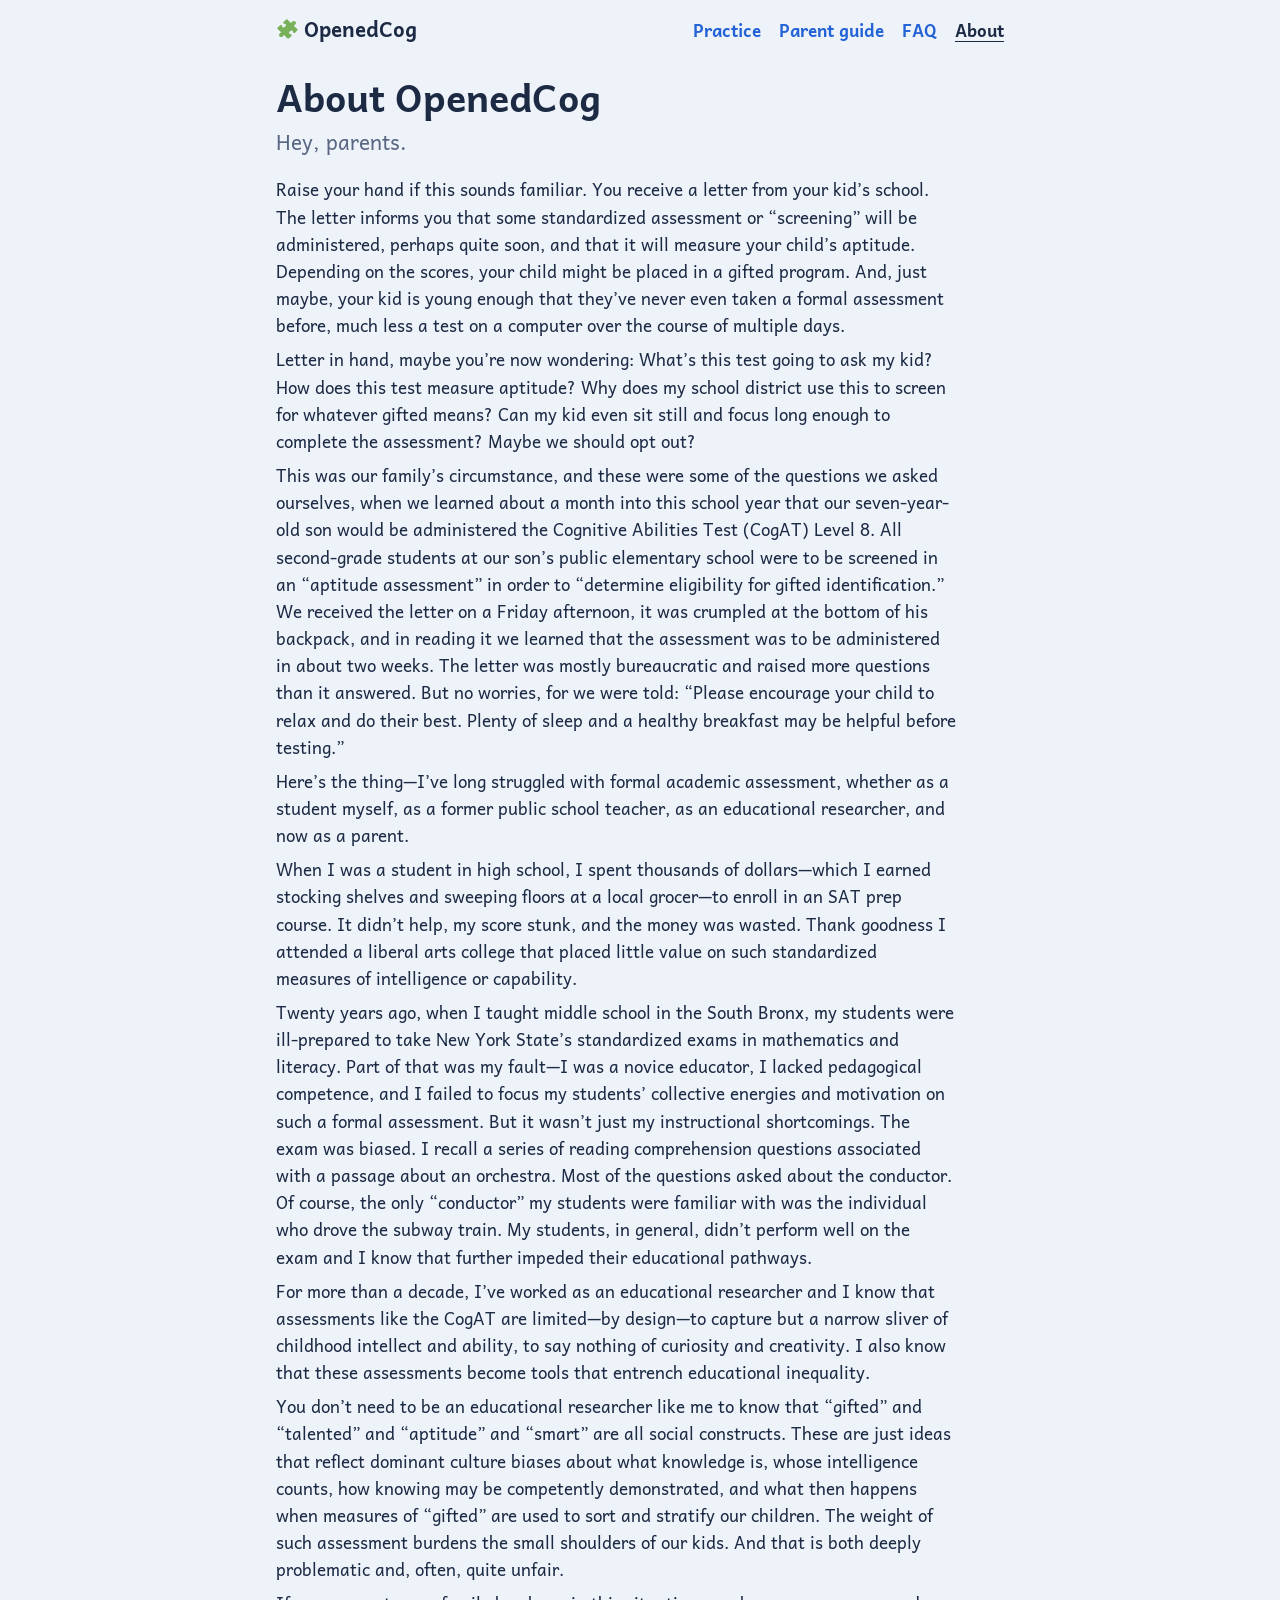
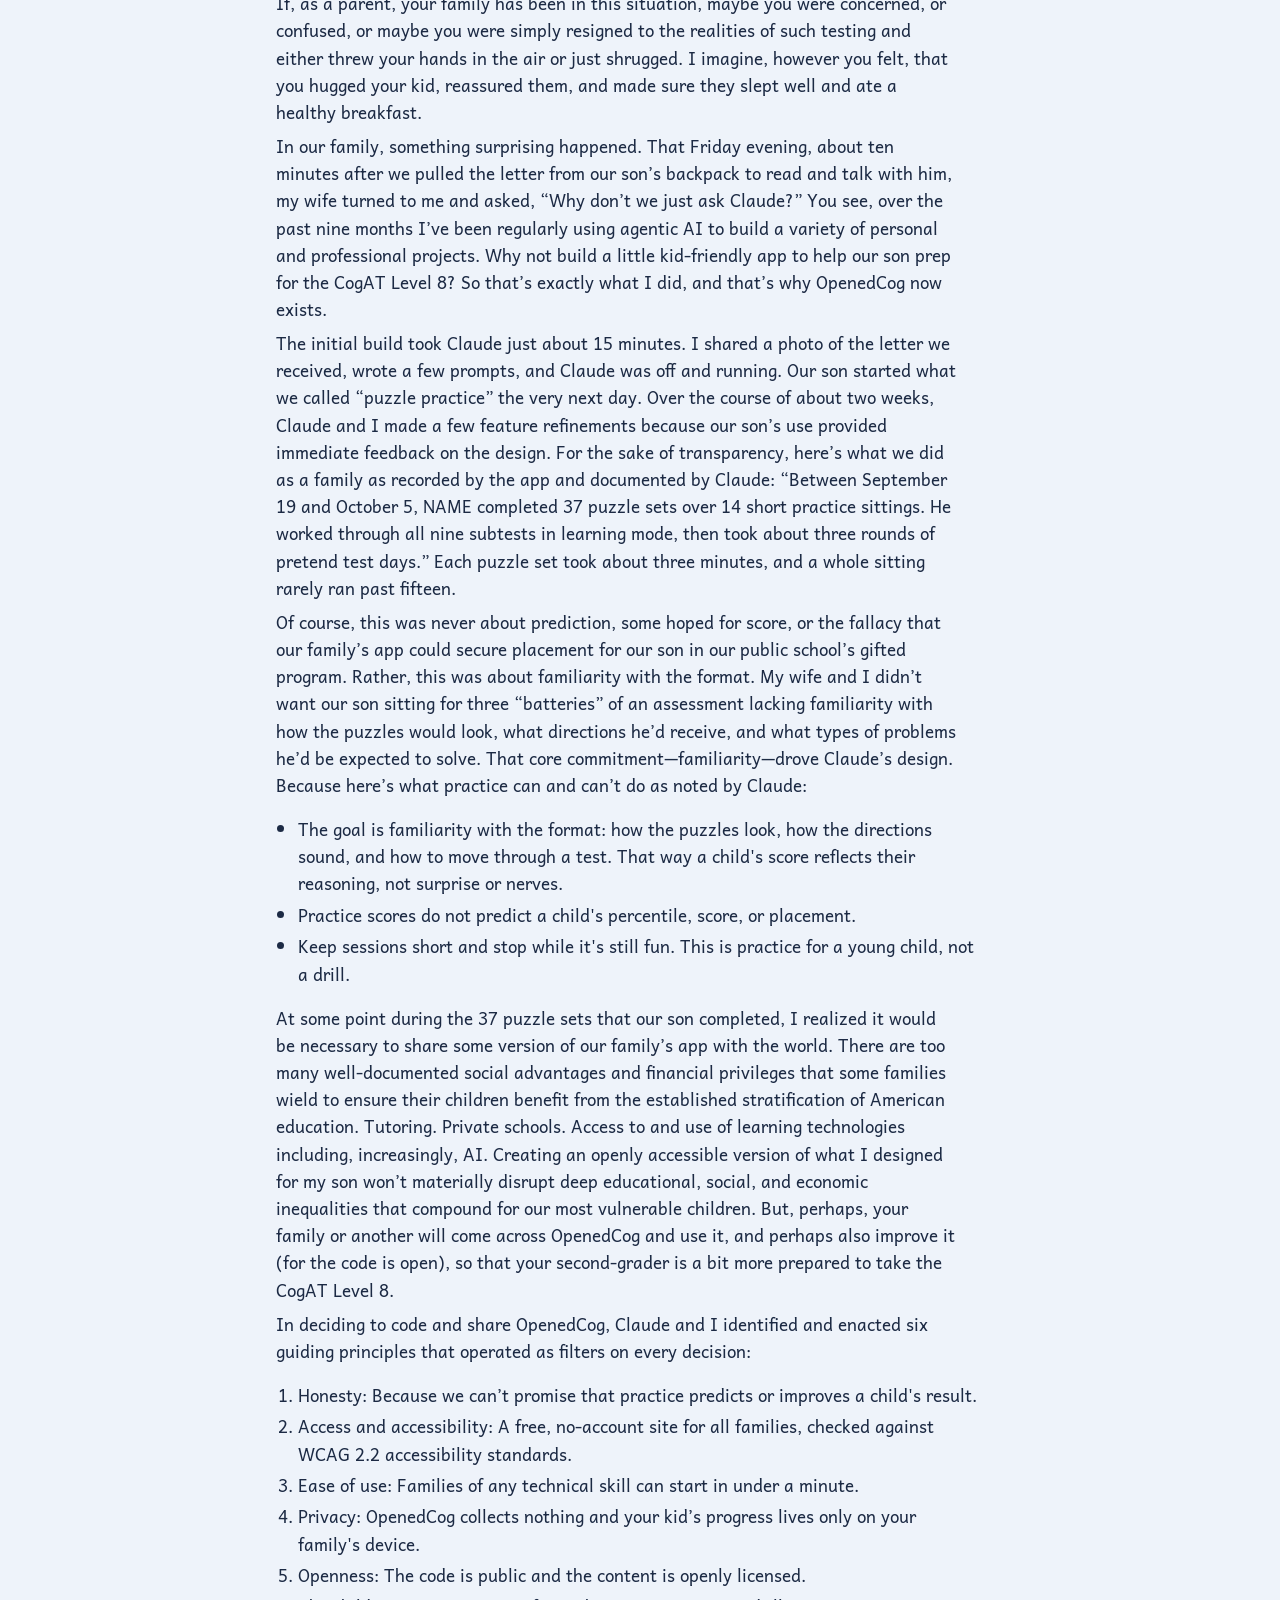
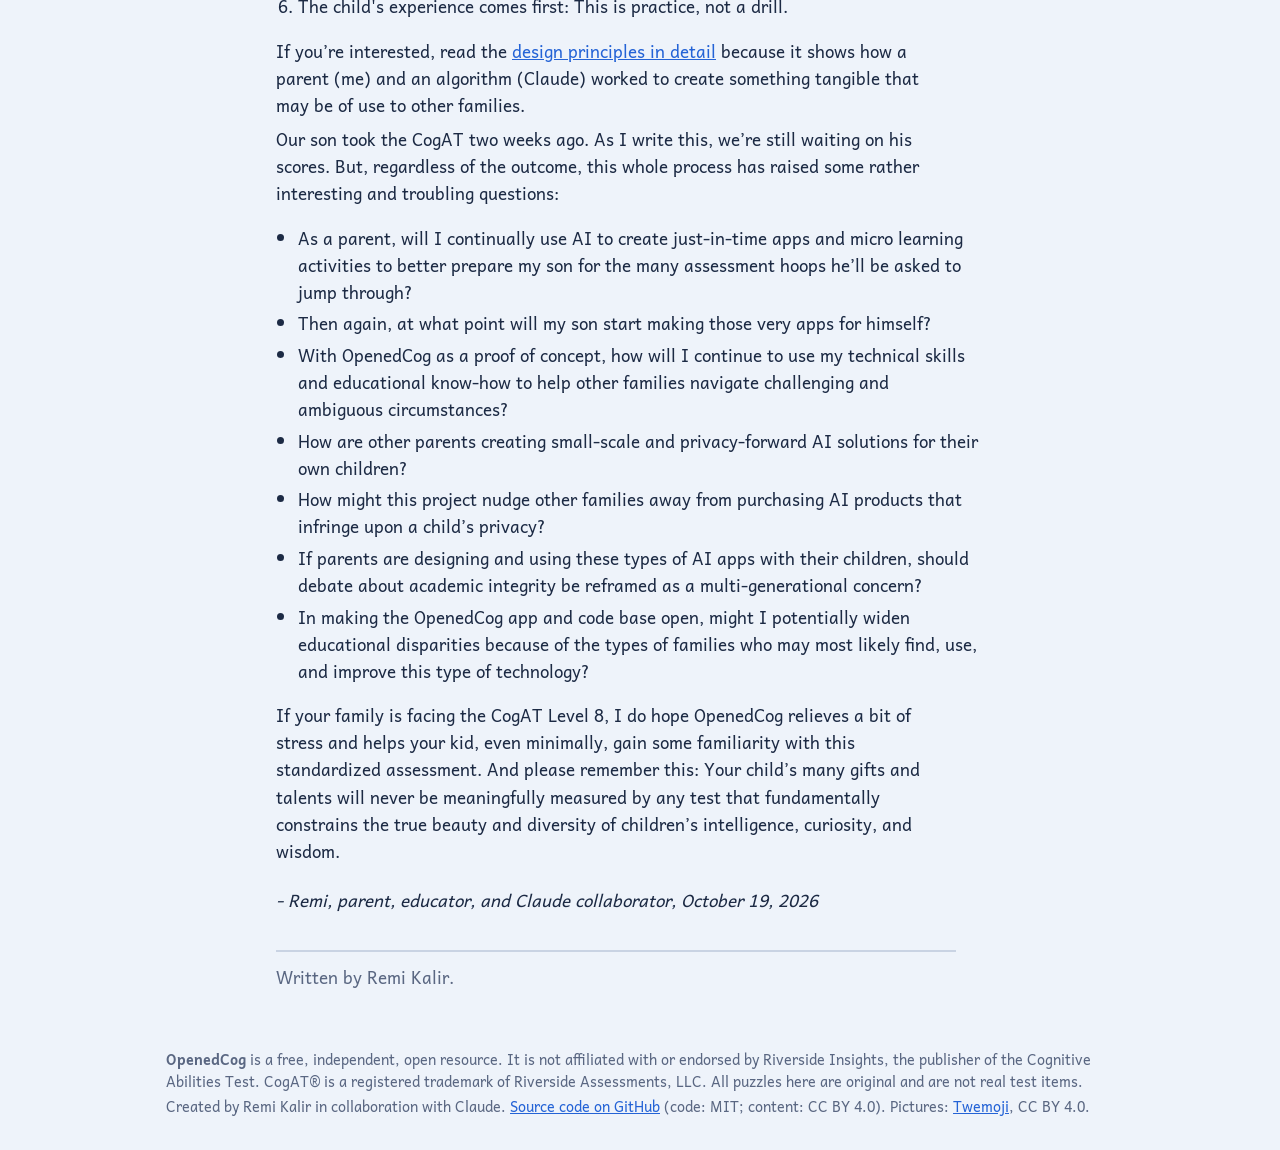
==== commit 7581298f: "Add design principles page; finalize About; accessibility fixes from WCAG 2.2 check" ====
--- a/about.html
+++ b/about.html
@@ -10,7 +10,6 @@
 <link rel="stylesheet" href="css/app.css">
 </head>
 <body>
-<div class="draft-banner" role="note">Draft. Written by Remi Kalir.</div>
 <nav class="docnav" aria-label="OpenedCog pages">
   <a class="brand" href="./">🧩 OpenedCog</a>
   <a href="./">Practice</a>
@@ -21,69 +20,47 @@
 <main class="doc">
 <h1>About OpenedCog</h1>
 <!-- Written by Remi Kalir. Placed as written; markup only. -->
-<p>When I was a student in high school, I spent thousands of dollars—which I earned stocking shelves and sweeping floors at a local grocer—to enroll in an SAT prep course. It didn’t help, my score stunk, and the money was wasted. Thank goodness I was accepted into Earlham, a liberal arts college that placed little value on such standardized measures of intelligence or capability.</p>
-<p>Twenty years ago, when I taught middle school in the South Bronx, my students were ill-prepared to take New York State’s standardized exams in mathematics and literacy. Part of that was my fault—I was a novice educator, I lacked pedagogical competence, and I failed to focus my students’ collective energies and motivation on such a formal academic assessment. But it wasn’t just my instructional shortcomings. The exam was biased. I recall a series of reading comprehension questions associated with a passage about an orchestra. Most of the questions asked about the conductor. Of course, the only “conductor” my students were familiar with was the individual who drove the subway train. My students, in general, didn’t perform well on the exam and I know that further impeded their educational pathways.</p>
-<p>A few months, in mid September of 2026, my wife and I received a letter from our seven-year old son’s public school. All second-grade students were to be screened in an “aptitude assessment” in order to “determine eligibility for gifted identification.” We received the letter on a Friday afternoon, it was crumpled at the bottom of his backpack, and in reading it we learned that the assessment was to be administered in about two weeks. The letter was mostly bureaucratic and raised more questions than it answered. But no worries, for we were told: “Please encourage your child to relax and do their best. Plenty of sleep and a healthy breakfast may be helpful before testing.”</p>
-<p>My wife and I are both former K-12 educators. We’re both trained educational researchers. I’m a former professor; my wife is a professor. We’re not unaccustomed to the realities and complexities of standardized assessment.</p>
-<p>But it’s different as a parent. It’s different because we know these assessments like the CogAt are limited by design to capture but a sliver of childhood intellect and ability (to say nothing of curiosity and creativity), and we also know that these assessments are tools used to codify educational inequality. And the weight of such assessment, now, would burden the small shoulders of our only child. Gifted. Talented. Intelligent. Aptitude and ability. These are all social constructs that reflect dominant culture biases about what knowledge is, whose knowledge counts, how that knowledge may be competently demonstrated, and what then happens with particular measures of knowledge to sort and stratify children.</p>
-<p>And yet we know it matters. Or that it matters if we’re willing to play a particular game of schooling or, more specifically, if we’re to model for our children why it may be valuable to play that game. And so, on that Friday evening, about ten minutes after we pulled the letter from our son’s backpack to read and talk with him, my wife turned to me and asked, “Why don’t we just ask Claude?”</p>
-<p>You see, over the past nine months I’ve been regularly using agentic AI to build a variety of personal and professional projects. Why not build a little kid-friendly app to help our son prep for the CogAt Level 8? So that’s exactly what I did, and that’s why OpenedCog now exists.</p>
-<p>The initial build took Claude just about 15 minutes. I shared a photo of the letter we received, wrote a single prompt, and Claude was off and running. Our son started what we called “puzzle practice” the very next day. Over the course of about two weeks, Claude and I made a few feature refinements because our son’s use provided immediate feedback on the design. For the sake of transparency, here’s what we did as a family as recorded by the app and documented by Claude: “Between September 19 and October 5, NAME used it for 37 sessions. He worked through all nine subtests in learning mode, then ran four rounds of pretend test days. He walked into the October 6–8 screening having seen and solved every format on the test.” Most of those 37 sessions lasted, on average, about 2 to 3 minutes.</p>
-<p>Of course, this was never about prediction, some hoped for score, or the fallacy that a vibe-coded app could secure placement for our son in our public school’s gifted and talented program. Rather, this was about familiarity with the format. My wife and I didn’t want our son sitting for three “batteries” of an assessment lacking familiarity with how the puzzles would look, what directions he’d receive, and what types of problems he’d be expected to solve. That core commitment—familiarity—drove Claude’s design. Because here’s what practice can and can’t do as noted by Claude:</p>
+<p class="lede">Hey, parents.</p>
+<p>Raise your hand if this sounds familiar. You receive a letter from your kid’s school. The letter informs you that some standardized assessment or “screening” will be administered, perhaps quite soon, and that it will measure your child’s aptitude. Depending on the scores, your child might be placed in a gifted program. And, just maybe, your kid is young enough that they’ve never even taken a formal assessment before, much less a test on a computer over the course of multiple days.</p>
+<p>Letter in hand, maybe you’re now wondering: What’s this test going to ask my kid? How does this test measure aptitude? Why does my school district use this to screen for whatever gifted means? Can my kid even sit still and focus long enough to complete the assessment? Maybe we should opt out?</p>
+<p>This was our family’s circumstance, and these were some of the questions we asked ourselves, when we learned about a month into this school year that our seven-year-old son would be administered the Cognitive Abilities Test (CogAT) Level 8. All second-grade students at our son’s public elementary school were to be screened in an “aptitude assessment” in order to “determine eligibility for gifted identification.” We received the letter on a Friday afternoon, it was crumpled at the bottom of his backpack, and in reading it we learned that the assessment was to be administered in about two weeks. The letter was mostly bureaucratic and raised more questions than it answered. But no worries, for we were told: “Please encourage your child to relax and do their best. Plenty of sleep and a healthy breakfast may be helpful before testing.”</p>
+<p>Here’s the thing—I’ve long struggled with formal academic assessment, whether as a student myself, as a former public school teacher, as an educational researcher, and now as a parent.</p>
+<p>When I was a student in high school, I spent thousands of dollars—which I earned stocking shelves and sweeping floors at a local grocer—to enroll in an SAT prep course. It didn’t help, my score stunk, and the money was wasted. Thank goodness I attended a liberal arts college that placed little value on such standardized measures of intelligence or capability.</p>
+<p>Twenty years ago, when I taught middle school in the South Bronx, my students were ill-prepared to take New York State’s standardized exams in mathematics and literacy. Part of that was my fault—I was a novice educator, I lacked pedagogical competence, and I failed to focus my students’ collective energies and motivation on such a formal assessment. But it wasn’t just my instructional shortcomings. The exam was biased. I recall a series of reading comprehension questions associated with a passage about an orchestra. Most of the questions asked about the conductor. Of course, the only “conductor” my students were familiar with was the individual who drove the subway train. My students, in general, didn’t perform well on the exam and I know that further impeded their educational pathways.</p>
+<p>For more than a decade, I’ve worked as an educational researcher and I know that assessments like the CogAT are limited—by design—to capture but a narrow sliver of childhood intellect and ability, to say nothing of curiosity and creativity. I also know that these assessments become tools that entrench educational inequality.</p>
+<p>You don’t need to be an educational researcher like me to know that “gifted” and “talented” and “aptitude” and “smart” are all social constructs. These are just ideas that reflect dominant culture biases about what knowledge is, whose intelligence counts, how knowing may be competently demonstrated, and what then happens when measures of “gifted” are used to sort and stratify our children. The weight of such assessment burdens the small shoulders of our kids. And that is both deeply problematic and, often, quite unfair.</p>
+<p>If, as a parent, your family has been in this situation, maybe you were concerned, or confused, or maybe you were simply resigned to the realities of such testing and either threw your hands in the air or just shrugged. I imagine, however you felt, that you hugged your kid, reassured them, and made sure they slept well and ate a healthy breakfast.</p>
+<p>In our family, something surprising happened. That Friday evening, about ten minutes after we pulled the letter from our son’s backpack to read and talk with him, my wife turned to me and asked, “Why don’t we just ask Claude?” You see, over the past nine months I’ve been regularly using agentic AI to build a variety of personal and professional projects. Why not build a little kid-friendly app to help our son prep for the CogAT Level 8? So that’s exactly what I did, and that’s why OpenedCog now exists.</p>
+<p>The initial build took Claude just about 15 minutes. I shared a photo of the letter we received, wrote a few prompts, and Claude was off and running. Our son started what we called “puzzle practice” the very next day. Over the course of about two weeks, Claude and I made a few feature refinements because our son’s use provided immediate feedback on the design. For the sake of transparency, here’s what we did as a family as recorded by the app and documented by Claude: “Between September 19 and October 5, NAME completed 37 puzzle sets over 14 short practice sittings. He worked through all nine subtests in learning mode, then took about three rounds of pretend test days.” Each puzzle set took about three minutes, and a whole sitting rarely ran past fifteen.</p>
+<p>Of course, this was never about prediction, some hoped for score, or the fallacy that our family’s app could secure placement for our son in our public school’s gifted program. Rather, this was about familiarity with the format. My wife and I didn’t want our son sitting for three “batteries” of an assessment lacking familiarity with how the puzzles would look, what directions he’d receive, and what types of problems he’d be expected to solve. That core commitment—familiarity—drove Claude’s design. Because here’s what practice can and can’t do as noted by Claude:</p>
 <ul>
 <li>The goal is familiarity with the format: how the puzzles look, how the directions sound, and how to move through a test. That way a child's score reflects their reasoning, not surprise or nerves.</li>
 <li>Practice scores do not predict a child's percentile, score, or placement.</li>
 <li>Keep sessions short and stop while it's still fun. This is practice for a young child, not a drill.</li>
 </ul>
-<p>At some point during the 37 sessions that our son completed, I realized it would be necessary to share some version of our family’s private puzzle practice app with the world. There are too many well-documented social advantages and financial privileges that some families wield to ensure their children benefit from the established stratification of American education. Tutoring. Private schools. Access to and use of learning technologies including, increasingly, AI. Creating an openly accessible version of what I designed for my son won’t materially disrupt deeply entrenched educational, social, and economic inequalities that compound upon systematically disadvantaged children. But, perhaps, a family or two will come across OpenedCog and use it, and perhaps also improve it (for the code is open), so that their second-grade child is a bit more prepared to take the CogAt Level 8.</p>
-<p>In deciding to code and share OpenedCog, Claude and I identified and enacted six guiding principles that operated as filters on every decision. I’m including these here, at length and verbatim, and as authored by Claude, to model how a parent (me) and an algorithm (Claude) can make sense of a design opportunity and create something tangible that may be of use to others:</p>
-<blockquote class="principles">
-<p>“Honesty. We can't promise that practice predicts or improves a child's result. Three claims appear wherever they're relevant:</p>
-<ul>
-<li>The puzzles are original and modeled on the published test format. They are not real test items.</li>
-<li>Practice scores don't predict a child's percentile or placement.</li>
-<li>The goal is familiarity with the format, so the score reflects the child's reasoning, not a higher score.</li>
-</ul>
-<p>Honesty also covers the platform's own limits, including on-device storage, browser behavior, and what we can't control.</p>
-<p>Access and accessibility. The principle covers both meanings of the word.</p>
-<ul>
-<li>Access: the site is free with no account, and it reaches families who don't know the prep industry exists.</li>
-<li>Accessibility: we target WCAG 2.2 AA for everything around the puzzles, including navigation, contrast, keyboard use, labels, and read-aloud.</li>
-</ul>
-<p>One honest limit belongs in the public language. The nonverbal and quantitative puzzles are visual reasoning tasks by design, so a screen reader can't fully convey them, just as the test itself can't. Families who need testing accommodations should work with their school. Spanish is a planned addition, not a launch feature.</p>
-<p>Ease of use. Families of any technical skill can start in under a minute. That means:</p>
-<ul>
-<li>nothing to install, no sign-up, works on a slow connection.</li>
-<li>works on phones, tablets, older school Chromebooks, and laptops.</li>
-<li>every instruction written for a parent who has never heard of the CogAT, which is where our own family started.</li>
-</ul>
-<p>Privacy. We collect nothing. Progress lives only on the family's device. The public privacy statement says exactly what is true and names the limits we don't control:</p>
-<ul>
-<li>The host keeps standard server logs. GitHub Pages logs visitors' IP addresses for security purposes.</li>
-<li>Some browsers' read-aloud voices are cloud-based and send the spoken puzzle text to the browser maker. That text contains no information about the child.</li>
-</ul>
-<p>Every privacy claim is checked against the code before it is published.</p>
-<p>Openness. The code is public. The content (puzzles, guides, explanations) is openly licensed. Anyone can check the work, adapt it, translate it, or run their own copy. Openness is also the most realistic route to a Spanish version and to versions for other test levels.</p>
-<p>The child's experience comes first. This is practice for a seven-year-old, not a drill. The parent guide passes on what Ade's prep taught us:</p>
-<ul>
-<li>Keep sessions short.</li>
-<li>Fatigue shows up late in a long sitting. Ade's one notable dip came in the third part of a 48-puzzle session and disappeared when he did the same subtest fresh the next morning.</li>
-<li>Watch for rushing, not just accuracy.</li>
-<li>Stop while it's still fun.”</li>
-</ul>
-</blockquote>
-<p>This is, ultimately, a proof of concept that raises some rather interesting and troubling questions:</p>
+<p>At some point during the 37 puzzle sets that our son completed, I realized it would be necessary to share some version of our family’s app with the world. There are too many well-documented social advantages and financial privileges that some families wield to ensure their children benefit from the established stratification of American education. Tutoring. Private schools. Access to and use of learning technologies including, increasingly, AI. Creating an openly accessible version of what I designed for my son won’t materially disrupt deep educational, social, and economic inequalities that compound for our most vulnerable children. But, perhaps, your family or another will come across OpenedCog and use it, and perhaps also improve it (for the code is open), so that your second-grader is a bit more prepared to take the CogAT Level 8.</p>
+<p>In deciding to code and share OpenedCog, Claude and I identified and enacted six guiding principles that operated as filters on every decision:</p>
+<ol class="principle-list">
+<li>Honesty: Because we can’t promise that practice predicts or improves a child's result.</li>
+<li>Access and accessibility: A free, no-account site for all families, checked against WCAG 2.2 accessibility standards.</li>
+<li>Ease of use: Families of any technical skill can start in under a minute.</li>
+<li>Privacy: OpenedCog collects nothing and your kid’s progress lives only on your family's device.</li>
+<li>Openness: The code is public and the content is openly licensed.</li>
+<li>The child's experience comes first: This is practice, not a drill.</li>
+</ol>
+<p>If you’re interested, read the <a href="principles.html">design principles in detail</a> because it shows how a parent (me) and an algorithm (Claude) worked to create something tangible that may be of use to other families.</p>
+<p>Our son took the CogAT two weeks ago. As I write this, we’re still waiting on his scores. But, regardless of the outcome, this whole process has raised some rather interesting and troubling questions:</p>
 <ul>
 <li>As a parent, will I continually use AI to create just-in-time apps and micro learning activities to better prepare my son for the many assessment hoops he’ll be asked to jump through?</li>
 <li>Then again, at what point will my son start making those very apps for himself?</li>
-<li>Because my ongoing AI use in service of my son’s academic performance is a blatant exercise of privilege, how might I also make use of my technical skills and educational know-how to potentially benefit other families?</li>
+<li>With OpenedCog as a proof of concept, how will I continue to use my technical skills and educational know-how to help other families navigate challenging and ambiguous circumstances?</li>
 <li>How are other parents creating small-scale and privacy-forward AI solutions for their own children?</li>
-<li>And how might this project nudge other families away from purchasing AI products that infringe upon a child and their family’s privacy?</li>
+<li>How might this project nudge other families away from purchasing AI products that infringe upon a child’s privacy?</li>
 <li>If parents are designing and using these types of AI apps with their children, should debate about academic integrity be reframed as a multi-generational concern?</li>
-<li>In making the OpenedCog app and code base open, might I potentially widened educational disparities because of the types of families who may most likely find, use, and improve this type of technology?</li>
+<li>In making the OpenedCog app and code base open, might I potentially widen educational disparities because of the types of families who may most likely find, use, and improve this type of technology?</li>
 </ul>
-<p>I really do want you to use and improve OpenedCog. I hope it helps, even minimally, your child gain some familiarity with a standardized assessment. But please know that a child’s many gifts and talents can never be fully captured nor measured by a series of “batteries” that fundamentally constrain the true beauty and diversity of our children’s intelligence, curiosity, and wisdom.</p>
-<p class="signature">- Remi, parent, educator, and Claude collaborator, October 17, 2026</p>
+<p>If your family is facing the CogAT Level 8, I do hope OpenedCog relieves a bit of stress and helps your kid, even minimally, gain some familiarity with this standardized assessment. And please remember this: Your child’s many gifts and talents will never be meaningfully measured by any test that fundamentally constrains the true beauty and diversity of children’s intelligence, curiosity, and wisdom.</p>
+<p class="signature">- Remi, parent, educator, and Claude collaborator, October 19, 2026</p>
 <p class="credit">Written by Remi Kalir.</p>
 </main>
 <footer class="site-foot">
--- a/css/app.css
+++ b/css/app.css
@@ -7,9 +7,10 @@
 
 :root{
   --bg:#EEF3FA; --paper:#FFFFFF; --ink:#1C2A44; --soft:#5A6782; --line:#C9D3E3;
-  --mid:#A3AEC2; --sheet:#FFF6D8; --ghost:#B5C0D2; --flap:#DCE7FA;
+  --mid:#7D889D; --sheet:#FFF6D8; --ghost:#B5C0D2; --flap:#DCE7FA;
   --accent:#2463D6; --accent-ink:#FFFFFF; --sun:#F0B429; --leaf:#1F8A57; --leaf-bg:#E3F4EB;
   --berry:#C43D5B; --berry-bg:#FBE6EB; --bead:#F0B429; --rod:#7E8AA1; --pick:#FFF3C4;
+  --star:#B07400; --star-off:#7F8BA1; --field:#7F8BA1;
   --radius:14px; --font:"Andika", "Trebuchet MS", "Segoe UI", system-ui, sans-serif;
 }
 @media (prefers-color-scheme: dark){
@@ -18,6 +19,7 @@
     --mid:#6D7A93; --sheet:#3A3522; --ghost:#46546F; --flap:#2A3C62;
     --accent:#6C9CFF; --accent-ink:#0D1526; --sun:#F4C04A; --leaf:#4CC38A; --leaf-bg:#16352A;
     --berry:#F07A95; --berry-bg:#3D1C27; --bead:#F4C04A; --rod:#8290AA; --pick:#3A3420;
+    --star:#F4C04A; --star-off:#76839C; --field:#76839C;
   }
 }
 :root[data-theme="dark"]{
@@ -25,6 +27,7 @@
   --mid:#6D7A93; --sheet:#3A3522; --ghost:#46546F; --flap:#2A3C62;
   --accent:#6C9CFF; --accent-ink:#0D1526; --sun:#F4C04A; --leaf:#4CC38A; --leaf-bg:#16352A;
   --berry:#F07A95; --berry-bg:#3D1C27; --bead:#F4C04A; --rod:#8290AA; --pick:#3A3420;
+    --star:#F4C04A; --star-off:#76839C; --field:#76839C;
 }
 *{box-sizing:border-box}
 html,body{margin:0;background:var(--bg);color:var(--ink);font-family:var(--font);font-size:18px;line-height:1.45}
@@ -61,8 +64,8 @@
 .tile:hover{box-shadow:inset 0 0 0 3px var(--accent)}
 .tile .ti{grid-row:span 2;font-size:1.8rem;text-align:center}
 .tile .tn{font-weight:700;line-height:1.15}
-.tile .tst{font-size:.95rem;color:var(--sun);letter-spacing:2px}
-.tile .tst .off{color:var(--line)}
+.tile .tst{font-size:.95rem;color:var(--star);letter-spacing:2px}
+.tile .tst .off{color:var(--star-off)}
 .tile .toff{grid-column:2;font-size:.78rem;color:var(--soft)}
 
 /* ---------- intro / message screens ---------- */
@@ -140,8 +143,8 @@
 /* results & review */
 .res{display:grid;gap:12px;margin:18px 0}
 .resrow{display:grid;grid-template-columns:1fr auto auto;gap:16px;align-items:center;background:var(--paper);border-radius:12px;padding:14px 18px;box-shadow:inset 0 0 0 2px var(--line);text-align:left}
-.stars{color:var(--sun);font-size:1.4rem;letter-spacing:3px}
-.stars .off{color:var(--line)}
+.stars{color:var(--star);font-size:1.4rem;letter-spacing:3px}
+.stars .off{color:var(--star-off)}
 .rv{background:var(--paper);border-radius:var(--radius);box-shadow:inset 0 0 0 2px var(--line);padding:18px;margin:14px 0;display:flex;flex-direction:column;align-items:center;gap:14px}
 .rv .picks{display:flex;gap:18px;flex-wrap:wrap;justify-content:center}
 .rv .pk{display:flex;flex-direction:column;align-items:center;gap:6px;font-weight:700}
@@ -169,7 +172,7 @@
 .marks i.no{background:var(--paper);box-shadow:inset 0 0 0 2px var(--berry)}
 .flag{color:var(--berry);font-weight:700;font-size:.8rem}
 .form{display:grid;grid-template-columns:200px 1fr;gap:12px 16px;align-items:center;background:var(--paper);padding:18px;border-radius:12px;box-shadow:inset 0 0 0 2px var(--line)}
-.form input[type=text],.form select,.gate input{font:inherit;padding:.45em .7em;border-radius:10px;border:2px solid var(--line);background:var(--paper);color:var(--ink);max-width:260px}
+.form input[type=text],.form select,.gate input{font:inherit;padding:.45em .7em;border-radius:10px;border:2px solid var(--field);background:var(--paper);color:var(--ink);max-width:260px}
 .notes{background:var(--paper);padding:14px 20px;border-radius:12px;box-shadow:inset 0 0 0 2px var(--line);max-width:48em}
 .notes li{margin:.35em 0}
 .sync{font-size:.9rem;color:var(--soft)}
@@ -211,7 +214,7 @@
 .kid:hover{box-shadow:inset 0 0 0 3px var(--accent)}
 .kid .kmeta{font-size:.85rem;font-weight:400;color:var(--soft)}
 .kid[aria-current="true"]{box-shadow:inset 0 0 0 3px var(--accent);background:var(--pick)}
-.name-in{font:inherit;padding:.5em .8em;border-radius:10px;border:2px solid var(--line);background:var(--paper);color:var(--ink)}
+.name-in{font:inherit;padding:.5em .8em;border-radius:10px;border:2px solid var(--field);background:var(--paper);color:var(--ink)}
 .backup{display:flex;gap:10px;flex-wrap:wrap;align-items:center;margin:8px 0}
 .warn{background:var(--berry-bg);border-radius:12px;padding:12px 16px;max-width:48em}
 .sr-only{position:absolute;width:1px;height:1px;padding:0;margin:-1px;overflow:hidden;clip:rect(0,0,0,0);white-space:nowrap;border:0}
@@ -265,3 +268,5 @@
 .grownup-links{margin-top:10px;font-size:.95rem}
 .grownup-links a,.sync a,.msg .muted a{color:var(--accent);font-weight:700}
 .site-foot .foot-links a{font-weight:700}
+.doc .principle{margin-top:26px}
+.doc .principle b{font-size:1.12rem}
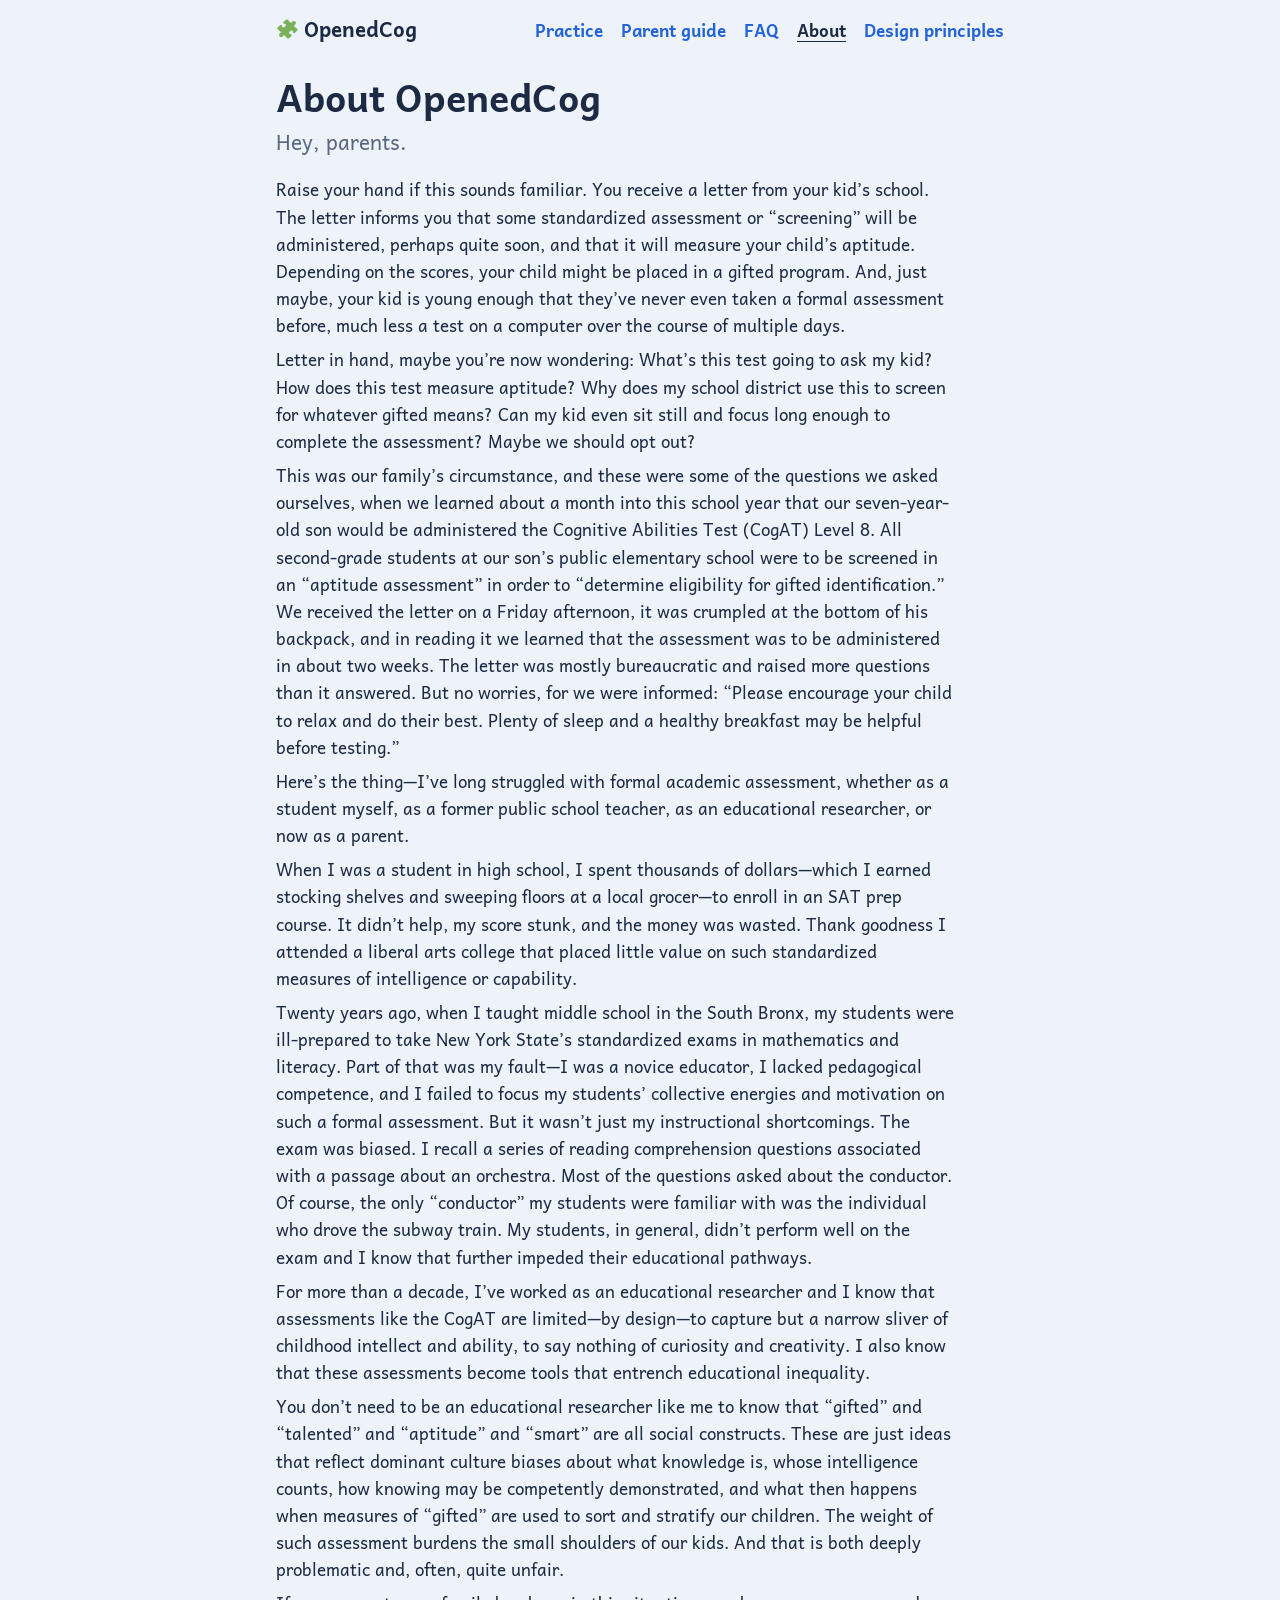
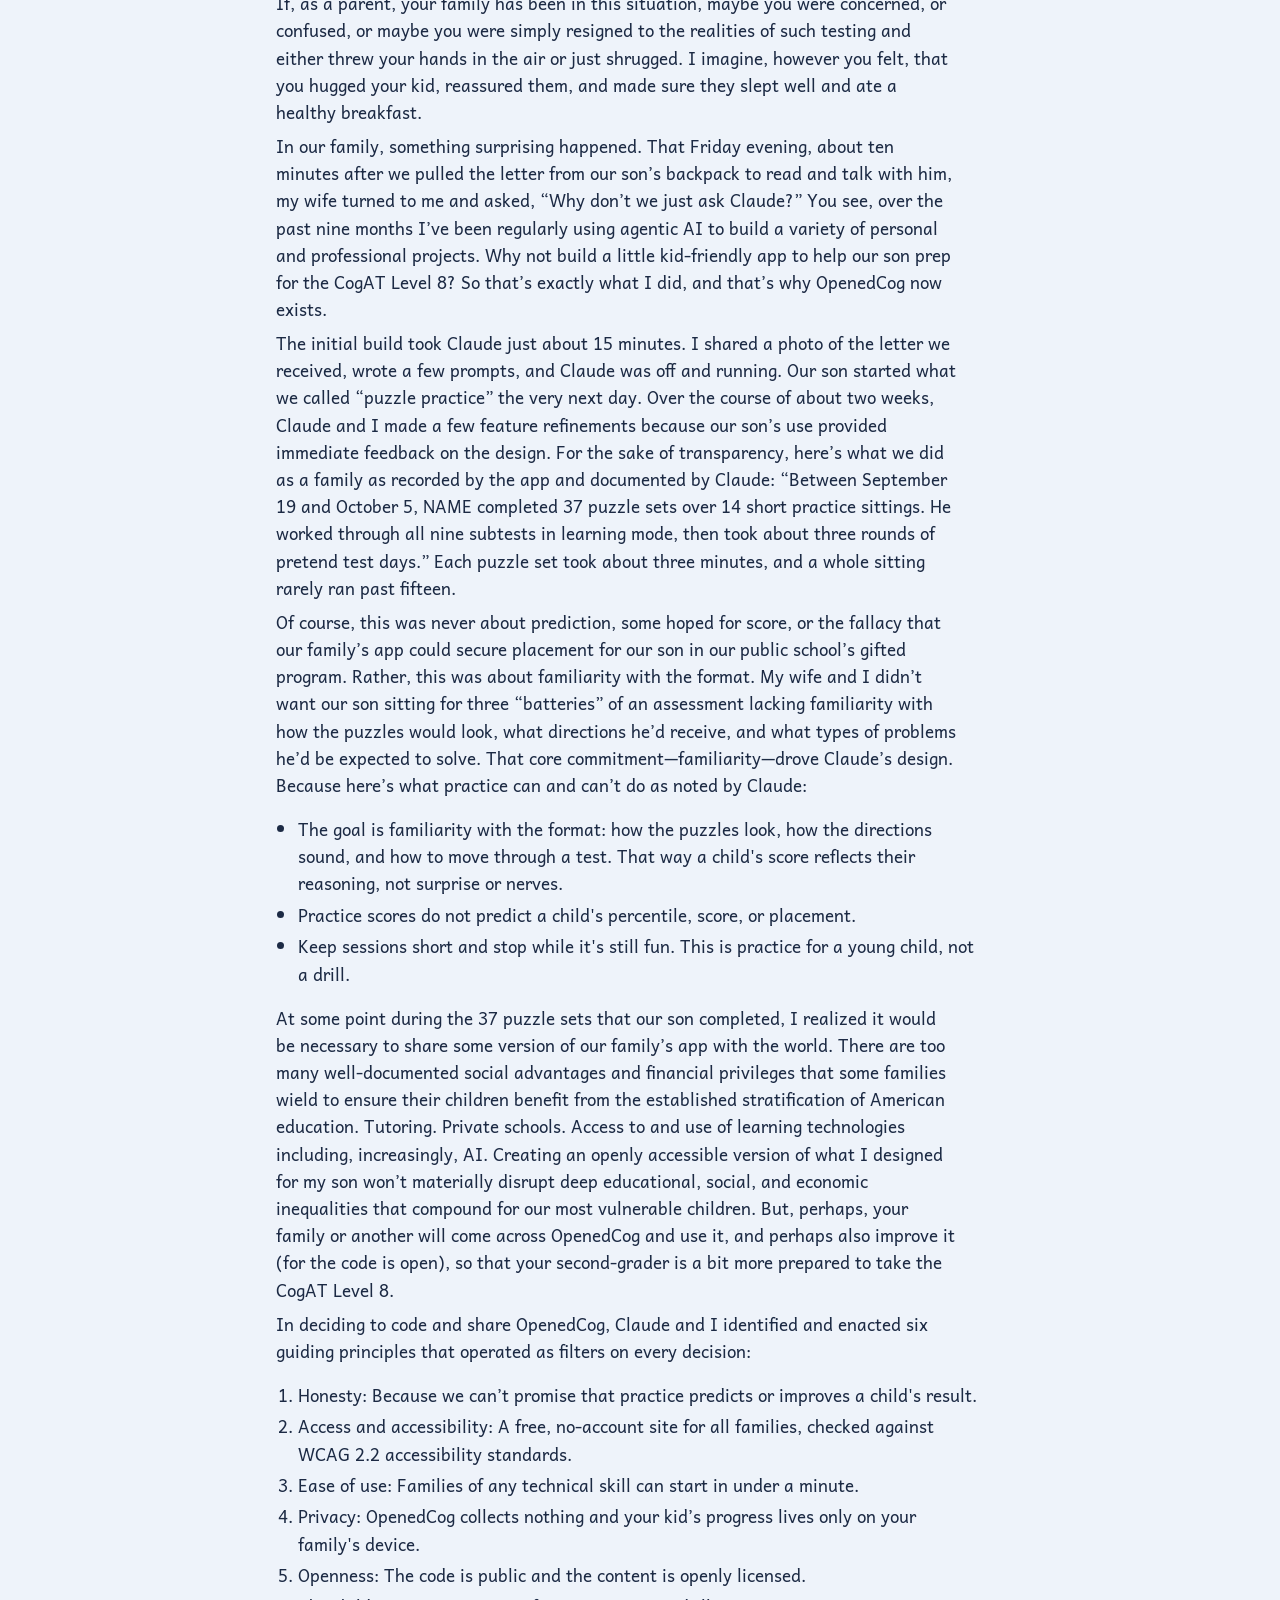
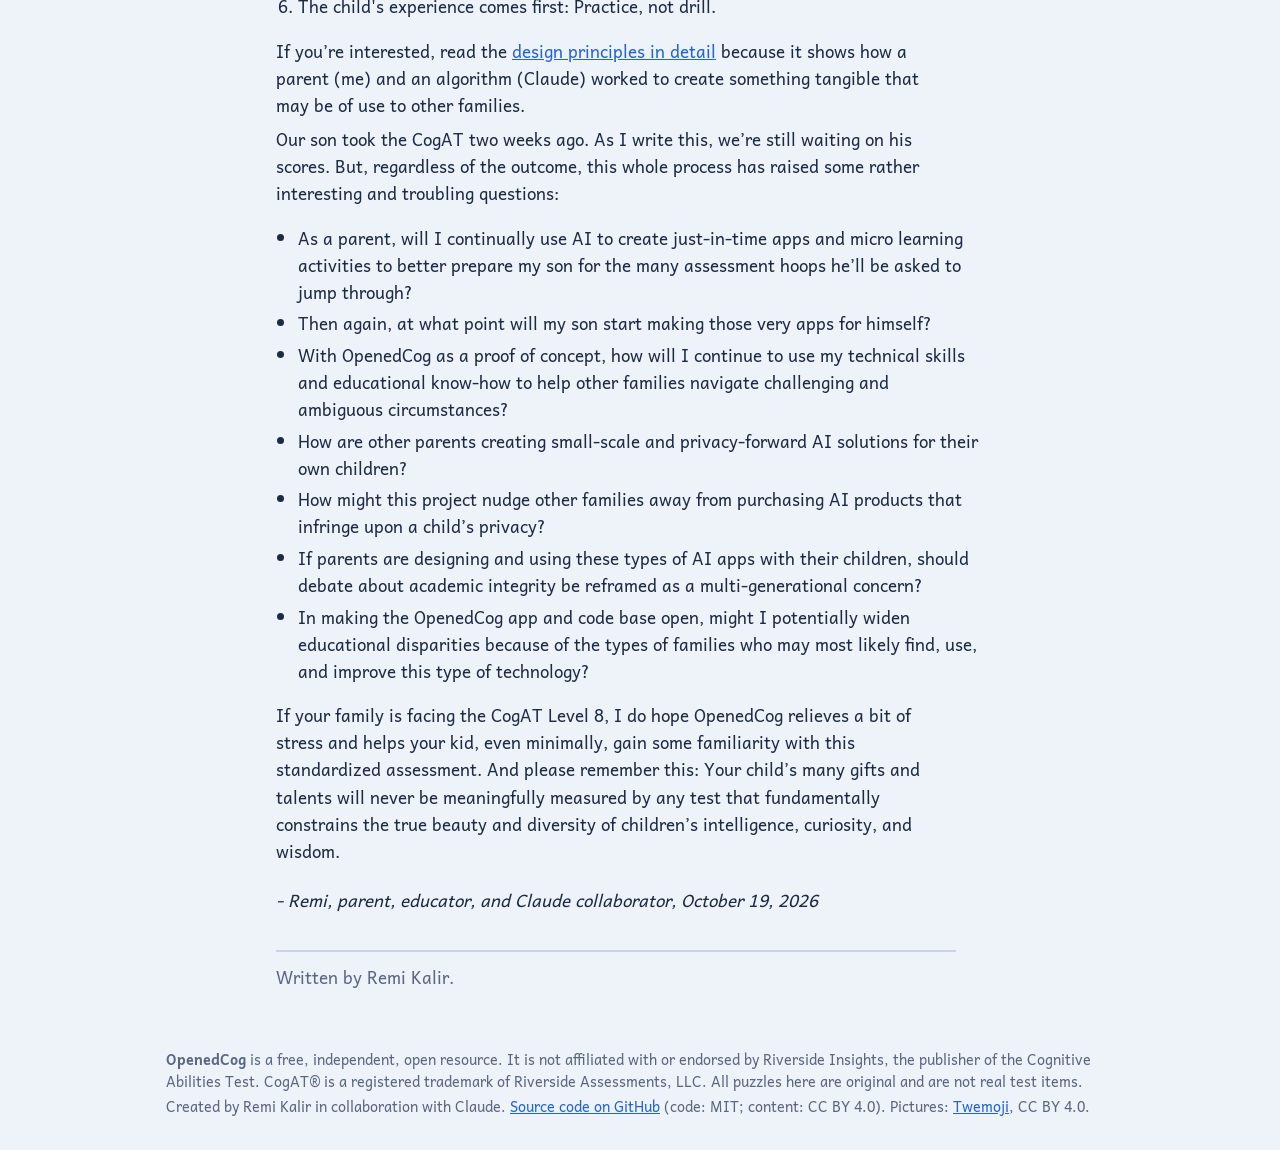
==== commit a0354a42: "Prominent learn-more links and privacy note beneath the app; Design principles in every menu; About " ====
--- a/about.html
+++ b/about.html
@@ -16,6 +16,7 @@
   <a href="guide.html">Parent guide</a>
   <a href="faq.html">FAQ</a>
   <a href="about.html" aria-current="page">About</a>
+  <a href="principles.html">Design principles</a>
 </nav>
 <main class="doc">
 <h1>About OpenedCog</h1>
@@ -23,8 +24,8 @@
 <p class="lede">Hey, parents.</p>
 <p>Raise your hand if this sounds familiar. You receive a letter from your kid’s school. The letter informs you that some standardized assessment or “screening” will be administered, perhaps quite soon, and that it will measure your child’s aptitude. Depending on the scores, your child might be placed in a gifted program. And, just maybe, your kid is young enough that they’ve never even taken a formal assessment before, much less a test on a computer over the course of multiple days.</p>
 <p>Letter in hand, maybe you’re now wondering: What’s this test going to ask my kid? How does this test measure aptitude? Why does my school district use this to screen for whatever gifted means? Can my kid even sit still and focus long enough to complete the assessment? Maybe we should opt out?</p>
-<p>This was our family’s circumstance, and these were some of the questions we asked ourselves, when we learned about a month into this school year that our seven-year-old son would be administered the Cognitive Abilities Test (CogAT) Level 8. All second-grade students at our son’s public elementary school were to be screened in an “aptitude assessment” in order to “determine eligibility for gifted identification.” We received the letter on a Friday afternoon, it was crumpled at the bottom of his backpack, and in reading it we learned that the assessment was to be administered in about two weeks. The letter was mostly bureaucratic and raised more questions than it answered. But no worries, for we were told: “Please encourage your child to relax and do their best. Plenty of sleep and a healthy breakfast may be helpful before testing.”</p>
-<p>Here’s the thing—I’ve long struggled with formal academic assessment, whether as a student myself, as a former public school teacher, as an educational researcher, and now as a parent.</p>
+<p>This was our family’s circumstance, and these were some of the questions we asked ourselves, when we learned about a month into this school year that our seven-year-old son would be administered the Cognitive Abilities Test (CogAT) Level 8. All second-grade students at our son’s public elementary school were to be screened in an “aptitude assessment” in order to “determine eligibility for gifted identification.” We received the letter on a Friday afternoon, it was crumpled at the bottom of his backpack, and in reading it we learned that the assessment was to be administered in about two weeks. The letter was mostly bureaucratic and raised more questions than it answered. But no worries, for we were informed: “Please encourage your child to relax and do their best. Plenty of sleep and a healthy breakfast may be helpful before testing.”</p>
+<p>Here’s the thing—I’ve long struggled with formal academic assessment, whether as a student myself, as a former public school teacher, as an educational researcher, or now as a parent.</p>
 <p>When I was a student in high school, I spent thousands of dollars—which I earned stocking shelves and sweeping floors at a local grocer—to enroll in an SAT prep course. It didn’t help, my score stunk, and the money was wasted. Thank goodness I attended a liberal arts college that placed little value on such standardized measures of intelligence or capability.</p>
 <p>Twenty years ago, when I taught middle school in the South Bronx, my students were ill-prepared to take New York State’s standardized exams in mathematics and literacy. Part of that was my fault—I was a novice educator, I lacked pedagogical competence, and I failed to focus my students’ collective energies and motivation on such a formal assessment. But it wasn’t just my instructional shortcomings. The exam was biased. I recall a series of reading comprehension questions associated with a passage about an orchestra. Most of the questions asked about the conductor. Of course, the only “conductor” my students were familiar with was the individual who drove the subway train. My students, in general, didn’t perform well on the exam and I know that further impeded their educational pathways.</p>
 <p>For more than a decade, I’ve worked as an educational researcher and I know that assessments like the CogAT are limited—by design—to capture but a narrow sliver of childhood intellect and ability, to say nothing of curiosity and creativity. I also know that these assessments become tools that entrench educational inequality.</p>
@@ -46,7 +47,7 @@
 <li>Ease of use: Families of any technical skill can start in under a minute.</li>
 <li>Privacy: OpenedCog collects nothing and your kid’s progress lives only on your family's device.</li>
 <li>Openness: The code is public and the content is openly licensed.</li>
-<li>The child's experience comes first: This is practice, not a drill.</li>
+<li>The child's experience comes first: Practice, not drill.</li>
 </ol>
 <p>If you’re interested, read the <a href="principles.html">design principles in detail</a> because it shows how a parent (me) and an algorithm (Claude) worked to create something tangible that may be of use to other families.</p>
 <p>Our son took the CogAT two weeks ago. As I write this, we’re still waiting on his scores. But, regardless of the outcome, this whole process has raised some rather interesting and troubling questions:</p>
--- a/css/app.css
+++ b/css/app.css
@@ -160,10 +160,11 @@
 
 /* parent */
 .pp h2{margin:26px 0 10px}
-table{border-collapse:collapse;width:100%;background:var(--paper);border-radius:12px;overflow:hidden;font-size:.95rem}
+table{border-collapse:collapse;width:100%;font-size:.95rem}
 th,td{padding:9px 10px;text-align:left;border-bottom:1px solid var(--line);vertical-align:middle}
 th{font-weight:700;color:var(--soft);font-size:.85rem}
-.tablewrap{overflow-x:auto;border-radius:12px;box-shadow:inset 0 0 0 2px var(--line)}
+.tablewrap{overflow-x:auto;border-radius:12px;border:2px solid var(--line);background:var(--paper)}
+.tablewrap tbody tr:last-child td{border-bottom:0}
 .spark{display:flex;align-items:flex-end;gap:3px;height:28px}
 .spark i{display:block;width:8px;background:var(--accent);border-radius:2px 2px 0 0;min-height:2px}
 .marks{display:flex;flex-wrap:wrap;gap:3px;max-width:190px}
@@ -243,9 +244,14 @@
 .doc .callout{background:var(--paper);border-radius:12px;box-shadow:inset 0 0 0 2px var(--line);padding:12px 18px;margin:14px 0}
 .doc .callout.key{box-shadow:inset 0 0 0 2px var(--line), inset 6px 0 0 var(--accent)}
 .doc .toc{columns:2 220px;padding-left:1.2em;margin:6px 0 0}
-.doc details{background:var(--paper);border-radius:12px;box-shadow:inset 0 0 0 2px var(--line);padding:2px 16px;margin:8px 0}
-.doc details[open]{padding-bottom:10px}
-.doc summary{cursor:pointer;font-weight:700;padding:10px 0;list-style-position:outside}
+.doc details{background:var(--paper);border-radius:12px;box-shadow:inset 0 0 0 2px var(--line);padding:2px 22px;margin:10px 0;--mk:1.5em}
+.doc details[open]{padding-bottom:12px}
+.doc details>:not(summary){margin-left:var(--mk)}
+.doc summary{cursor:pointer;font-weight:700;padding:14px 0;list-style:none;display:flex;align-items:baseline;gap:0}
+.doc summary::-webkit-details-marker{display:none}
+.doc summary::before{content:"";flex:none;width:.5em;height:.5em;margin-right:calc(var(--mk) - .5em - 3px);border-right:3px solid var(--accent);border-bottom:3px solid var(--accent);transform:translateY(-.12em) rotate(-45deg)}
+.doc details[open]>summary::before{transform:translateY(-.25em) rotate(45deg)}
+@media (prefers-reduced-motion:no-preference){.doc summary::before{transition:transform .15s ease}}
 .doc summary:focus-visible{outline:3px solid var(--accent);outline-offset:3px;border-radius:6px}
 .doc .credit{margin-top:36px;padding-top:12px;border-top:2px solid var(--line);color:var(--soft);font-size:.95rem}
 .draft-banner{background:var(--sun);color:#1C2A44;font-weight:700;text-align:center;padding:8px 16px;font-size:.95rem}
@@ -260,6 +266,8 @@
   .tablewrap{overflow:visible}
   .doc a{color:#000;text-decoration:none}
   .doc details{box-shadow:none;padding:0}
+  .doc summary::before{display:none}
+  .doc details>:not(summary){margin-left:0}
   .doc .callout,.tablewrap{box-shadow:none;border:1px solid #999}
   .card-page{break-before:page}
 }
@@ -270,3 +278,31 @@
 .site-foot .foot-links a{font-weight:700}
 .doc .principle{margin-top:26px}
 .doc .principle b{font-size:1.12rem}
+/* headings that receive focus when a screen changes don't need a visible ring */
+h1[tabindex="-1"]:focus{outline:none}
+h1.hello{font-size:2.4rem;margin:0}
+
+/* ---------- beneath the app box: learn-more links and the privacy note ---------- */
+.site-links{max-width:980px;margin:6px auto 0;padding:0 16px;display:flex;flex-wrap:wrap;justify-content:center;gap:10px 12px}
+.site-links a{font-size:1.1rem;font-weight:700;color:var(--accent);text-decoration:none;padding:.55em 1.2em;border-radius:999px;background:var(--paper);box-shadow:inset 0 0 0 2px var(--field)}
+.site-links a:hover{box-shadow:inset 0 0 0 3px var(--accent);text-decoration:underline;text-underline-offset:3px}
+.site-links a:focus-visible{outline:3px solid var(--accent);outline-offset:3px}
+.privacy-note{max-width:980px;margin:18px auto 4px;padding:0 16px}
+.privacy-note p{display:flex;gap:14px;align-items:flex-start;margin:0;padding:16px 20px;border-radius:var(--radius);background:var(--leaf-bg);box-shadow:inset 0 0 0 2px var(--leaf), inset 8px 0 0 var(--leaf);font-size:1.08rem;line-height:1.5;color:var(--ink)}
+.privacy-note b{color:var(--ink)}
+.privacy-note a{color:var(--ink);font-weight:700;text-decoration:underline;text-underline-offset:3px;white-space:normal}
+.privacy-icon{font-size:1.9rem;line-height:1;flex:none;padding-left:6px}
+@media (max-width:760px){.site-links a{font-size:1rem;padding:.5em 1em}.privacy-note p{font-size:1rem;padding:14px 16px}}
+/* tighter spacing so the links and privacy note sit right under the app box, visible at a glance */
+#app{padding-bottom:6px}
+.msg{margin:20px auto 6px}
+.msg p:empty{min-height:0 !important;margin:0}
+.privacy-note{max-width:752px}
+@media (max-width:760px){
+  .msg{padding:22px 18px;margin:12px auto 4px}
+  .msg .row{margin-top:14px}
+  .site-links{gap:8px}
+  .site-links a{font-size:.98rem;padding:.42em .95em}
+  .privacy-note{margin-top:12px}
+  .privacy-icon{font-size:1.5rem;padding-left:2px}
+}
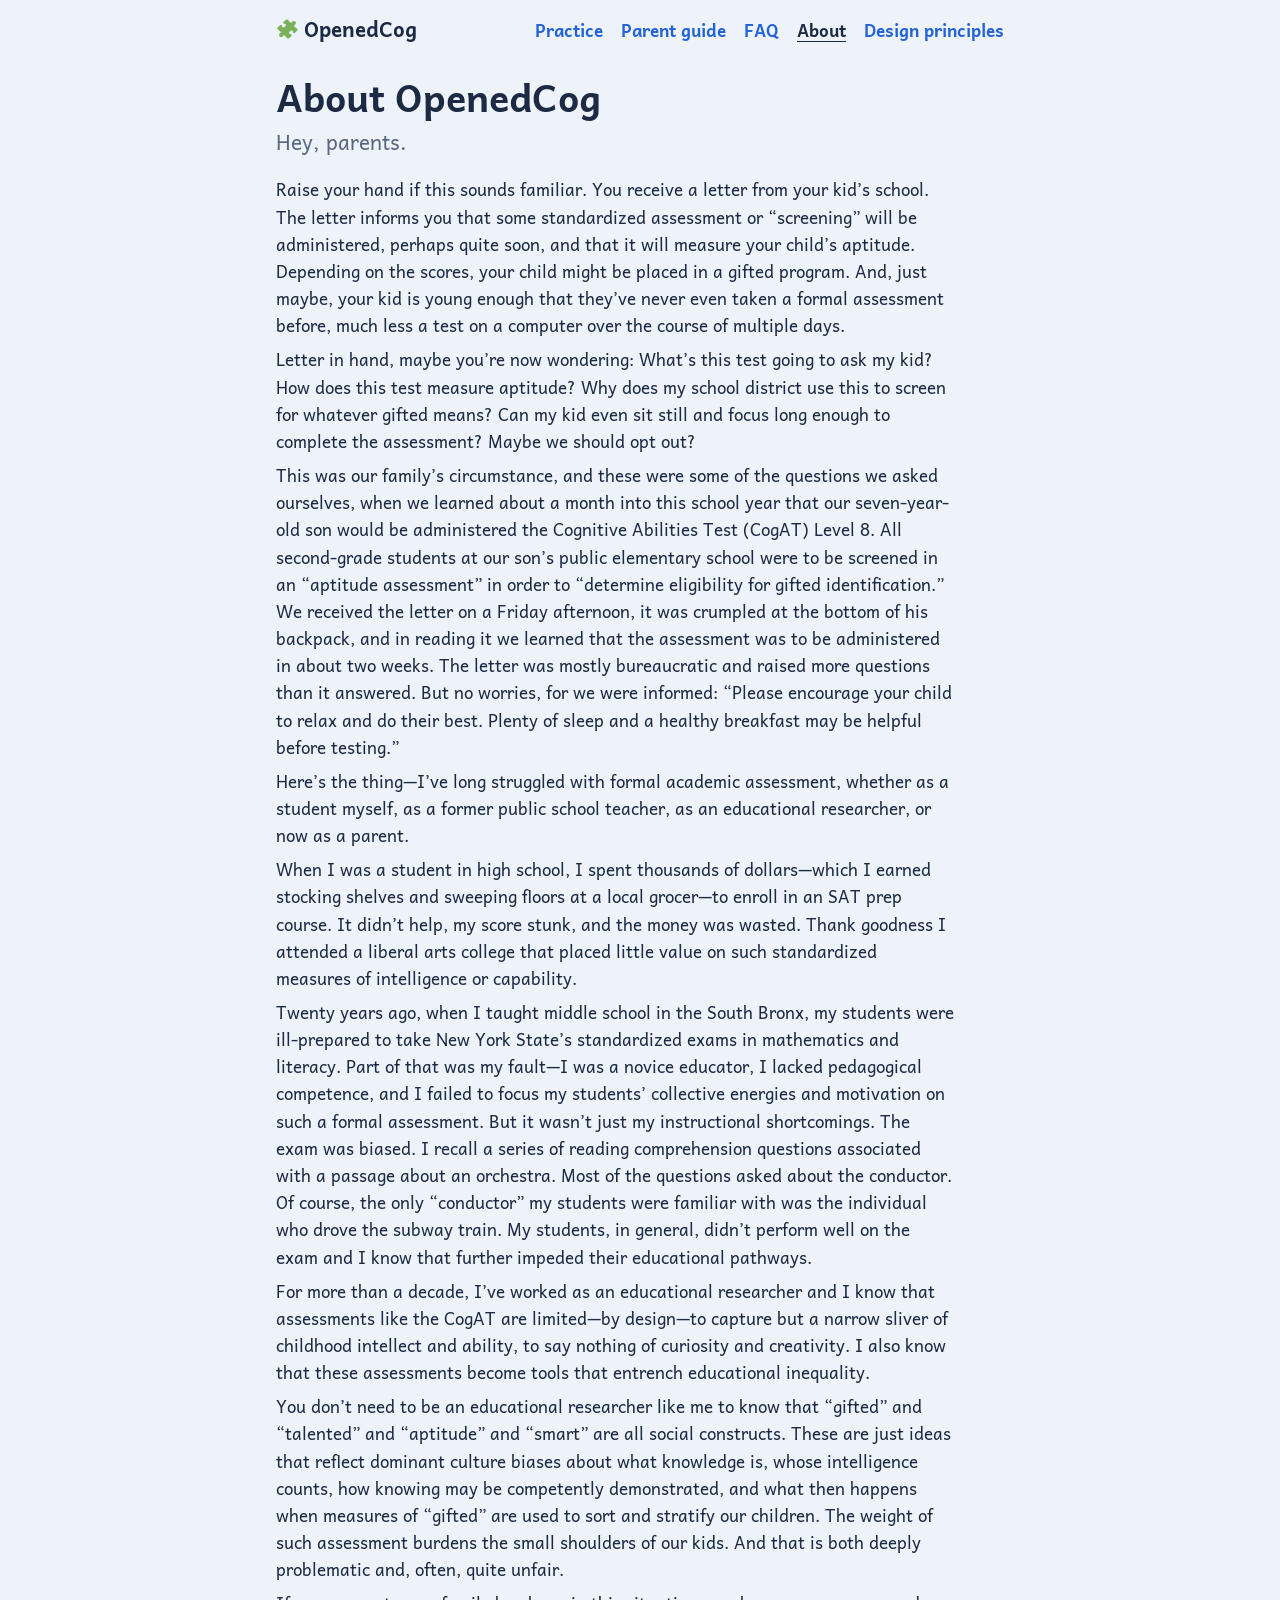
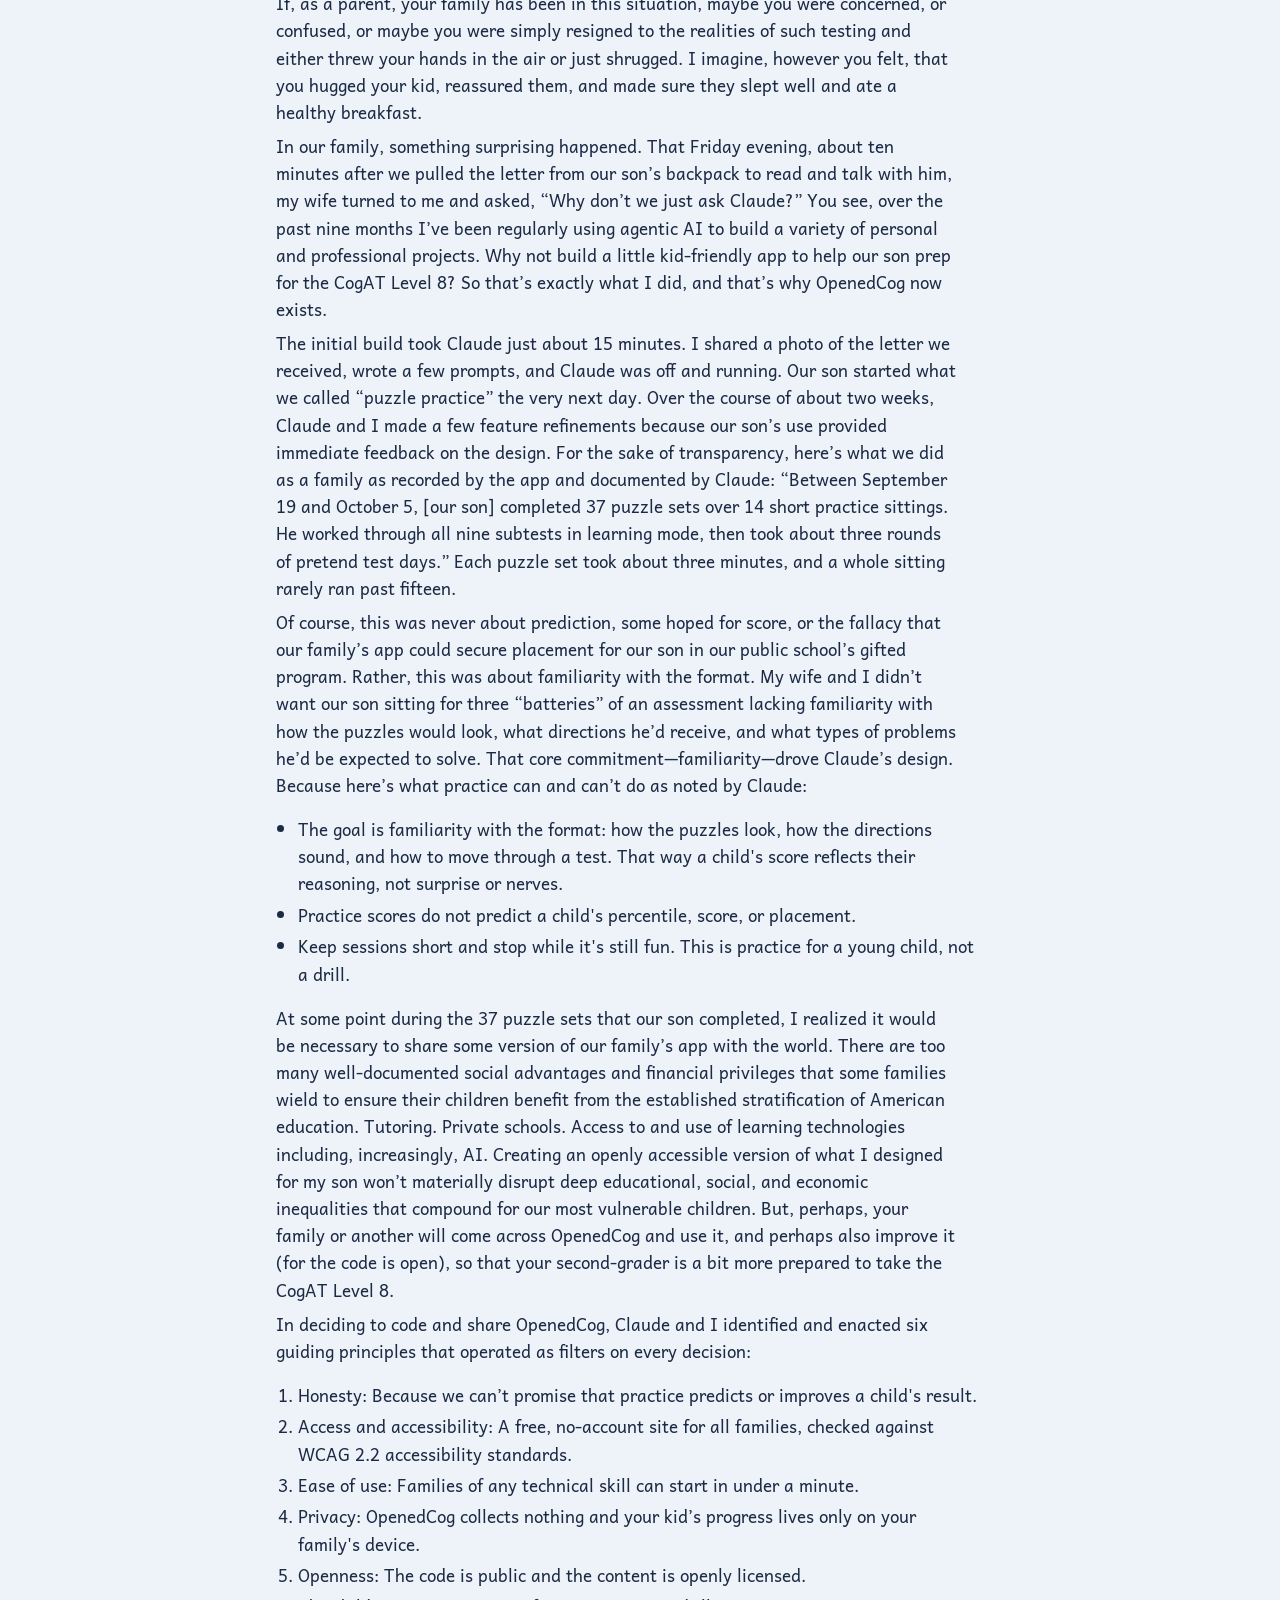
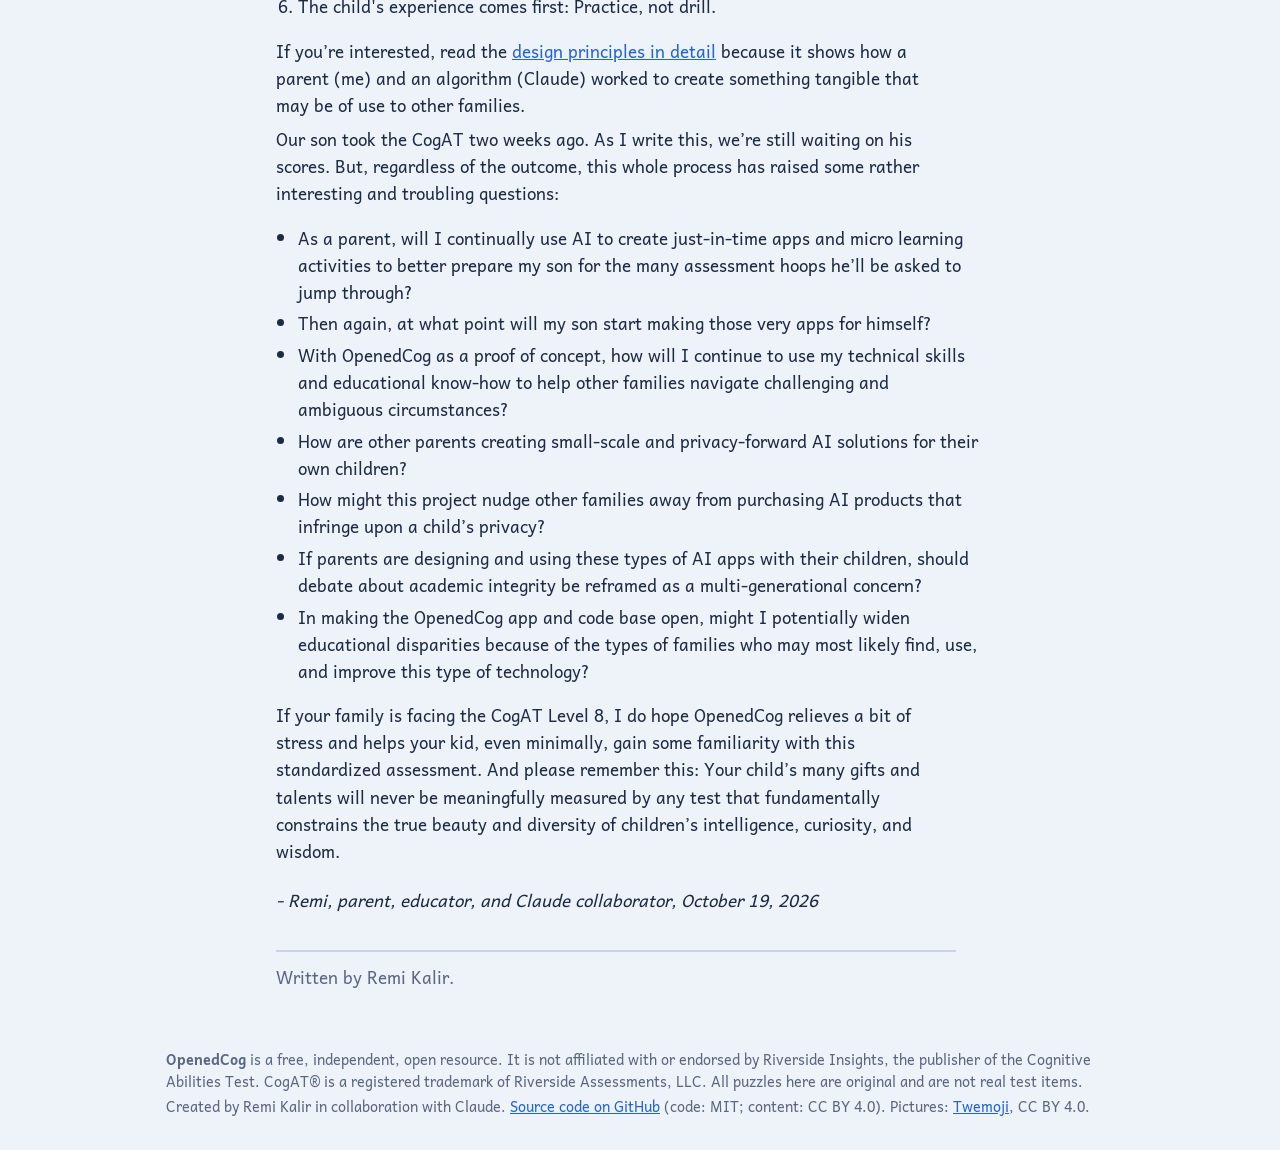
==== commit 36b35ed1: "Link previews, Home Screen icons, manifest, issue forms" ====
--- a/about.html
+++ b/about.html
@@ -6,7 +6,23 @@
 <title>About · OpenedCog</title>
 <meta name="description" content="Why OpenedCog exists: a free, open CogAT® Level 8 practice site, by Remi Kalir.">
 <meta name="color-scheme" content="light dark">
-<link rel="icon" href="data:image/svg+xml,%3Csvg xmlns='http://www.w3.org/2000/svg' viewBox='0 0 100 100'%3E%3Ctext y='.9em' font-size='90'%3E%F0%9F%A7%A9%3C/text%3E%3C/svg%3E">
+<link rel="icon" href="icons/favicon.svg" type="image/svg+xml">
+<link rel="icon" href="icons/icon-32.png" type="image/png" sizes="32x32">
+<link rel="apple-touch-icon" href="icons/apple-touch-icon.png">
+<link rel="manifest" href="manifest.webmanifest">
+<meta name="theme-color" content="#EEF3FA" media="(prefers-color-scheme: light)">
+<meta name="theme-color" content="#101829" media="(prefers-color-scheme: dark)">
+<link rel="canonical" href="https://remikalir.github.io/openedcog/about.html">
+<meta property="og:type" content="website">
+<meta property="og:site_name" content="OpenedCog">
+<meta property="og:title" content="About · OpenedCog">
+<meta property="og:description" content="Why OpenedCog exists: a free, open CogAT® Level 8 practice site, by Remi Kalir.">
+<meta property="og:url" content="https://remikalir.github.io/openedcog/about.html">
+<meta property="og:image" content="https://remikalir.github.io/openedcog/og-image.png">
+<meta property="og:image:width" content="1200">
+<meta property="og:image:height" content="630">
+<meta property="og:image:alt" content="OpenedCog: free, open puzzle practice for the CogAT Level 8 (grade 2). No accounts, no tracking, open source.">
+<meta name="twitter:card" content="summary_large_image">
 <link rel="stylesheet" href="css/app.css">
 </head>
 <body>
@@ -32,7 +48,7 @@
 <p>You don’t need to be an educational researcher like me to know that “gifted” and “talented” and “aptitude” and “smart” are all social constructs. These are just ideas that reflect dominant culture biases about what knowledge is, whose intelligence counts, how knowing may be competently demonstrated, and what then happens when measures of “gifted” are used to sort and stratify our children. The weight of such assessment burdens the small shoulders of our kids. And that is both deeply problematic and, often, quite unfair.</p>
 <p>If, as a parent, your family has been in this situation, maybe you were concerned, or confused, or maybe you were simply resigned to the realities of such testing and either threw your hands in the air or just shrugged. I imagine, however you felt, that you hugged your kid, reassured them, and made sure they slept well and ate a healthy breakfast.</p>
 <p>In our family, something surprising happened. That Friday evening, about ten minutes after we pulled the letter from our son’s backpack to read and talk with him, my wife turned to me and asked, “Why don’t we just ask Claude?” You see, over the past nine months I’ve been regularly using agentic AI to build a variety of personal and professional projects. Why not build a little kid-friendly app to help our son prep for the CogAT Level 8? So that’s exactly what I did, and that’s why OpenedCog now exists.</p>
-<p>The initial build took Claude just about 15 minutes. I shared a photo of the letter we received, wrote a few prompts, and Claude was off and running. Our son started what we called “puzzle practice” the very next day. Over the course of about two weeks, Claude and I made a few feature refinements because our son’s use provided immediate feedback on the design. For the sake of transparency, here’s what we did as a family as recorded by the app and documented by Claude: “Between September 19 and October 5, NAME completed 37 puzzle sets over 14 short practice sittings. He worked through all nine subtests in learning mode, then took about three rounds of pretend test days.” Each puzzle set took about three minutes, and a whole sitting rarely ran past fifteen.</p>
+<p>The initial build took Claude just about 15 minutes. I shared a photo of the letter we received, wrote a few prompts, and Claude was off and running. Our son started what we called “puzzle practice” the very next day. Over the course of about two weeks, Claude and I made a few feature refinements because our son’s use provided immediate feedback on the design. For the sake of transparency, here’s what we did as a family as recorded by the app and documented by Claude: “Between September 19 and October 5, [our son] completed 37 puzzle sets over 14 short practice sittings. He worked through all nine subtests in learning mode, then took about three rounds of pretend test days.” Each puzzle set took about three minutes, and a whole sitting rarely ran past fifteen.</p>
 <p>Of course, this was never about prediction, some hoped for score, or the fallacy that our family’s app could secure placement for our son in our public school’s gifted program. Rather, this was about familiarity with the format. My wife and I didn’t want our son sitting for three “batteries” of an assessment lacking familiarity with how the puzzles would look, what directions he’d receive, and what types of problems he’d be expected to solve. That core commitment—familiarity—drove Claude’s design. Because here’s what practice can and can’t do as noted by Claude:</p>
 <ul>
 <li>The goal is familiarity with the format: how the puzzles look, how the directions sound, and how to move through a test. That way a child's score reflects their reasoning, not surprise or nerves.</li>
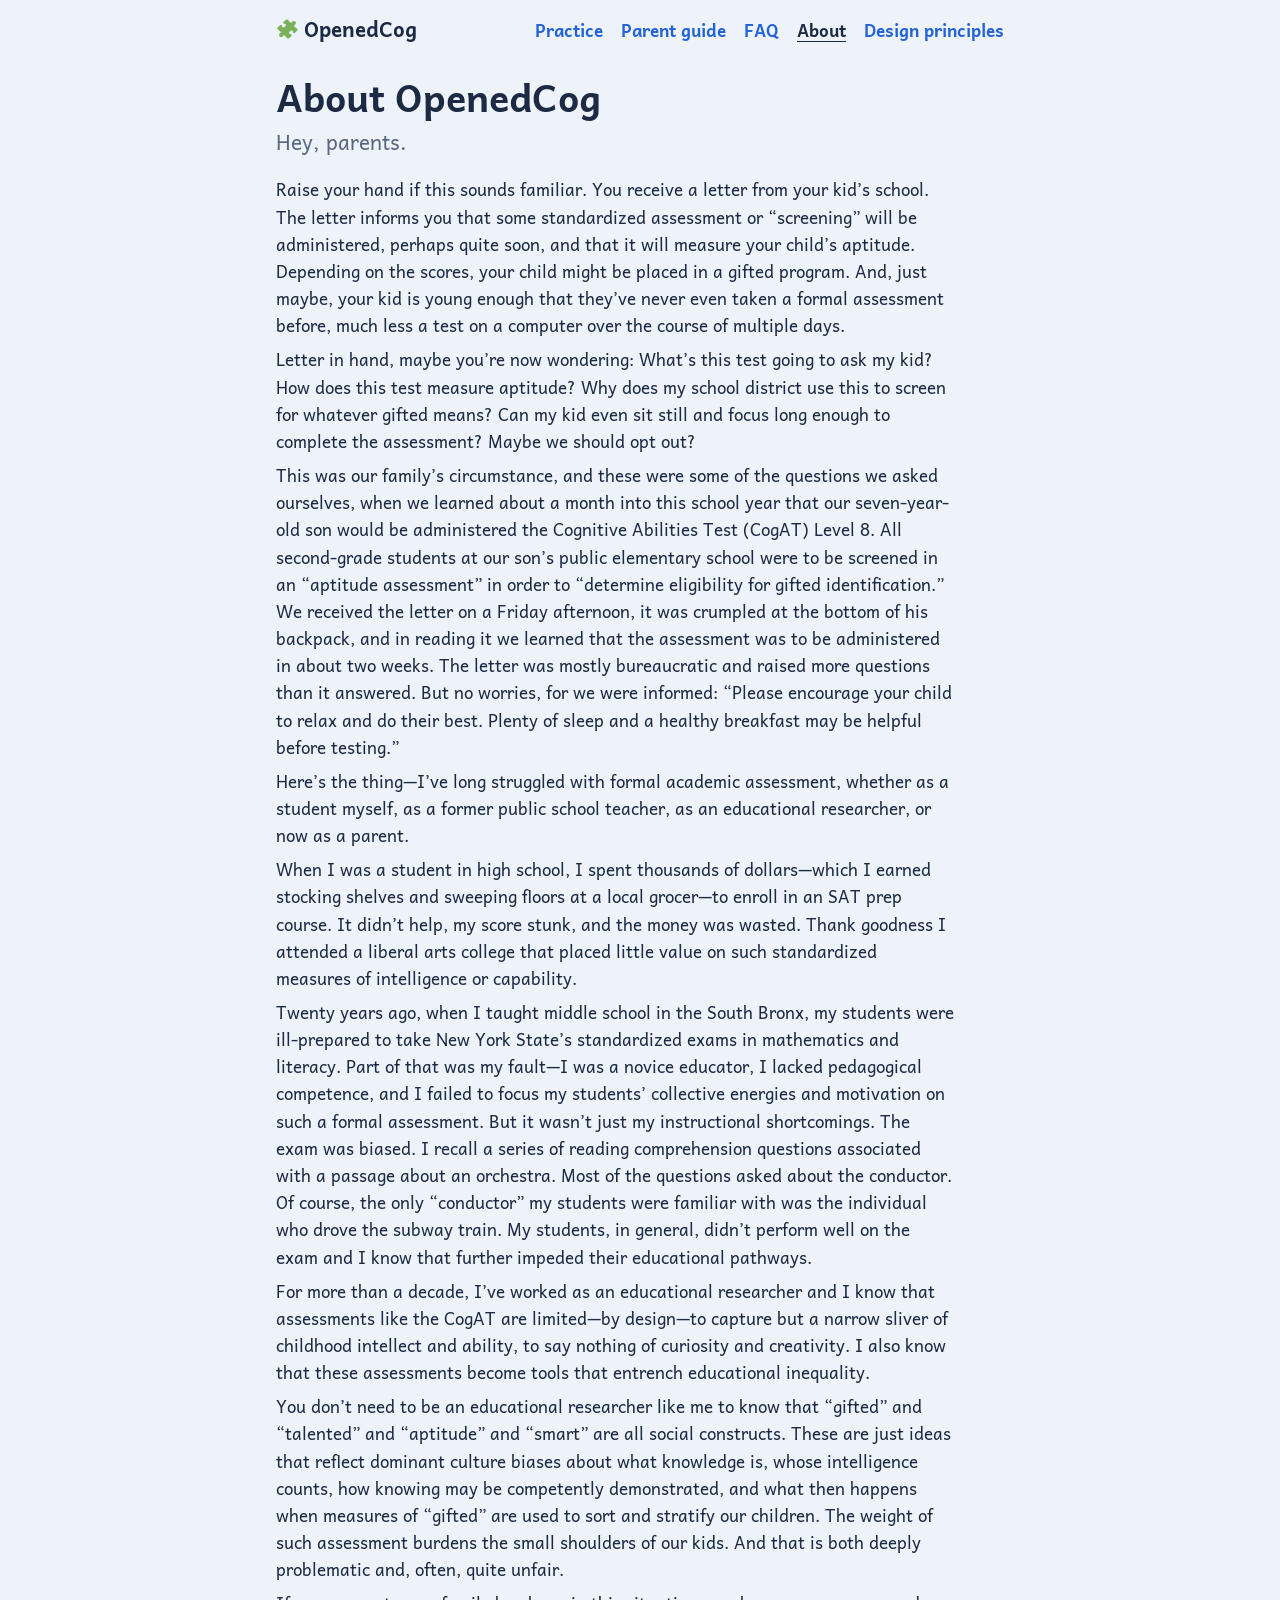
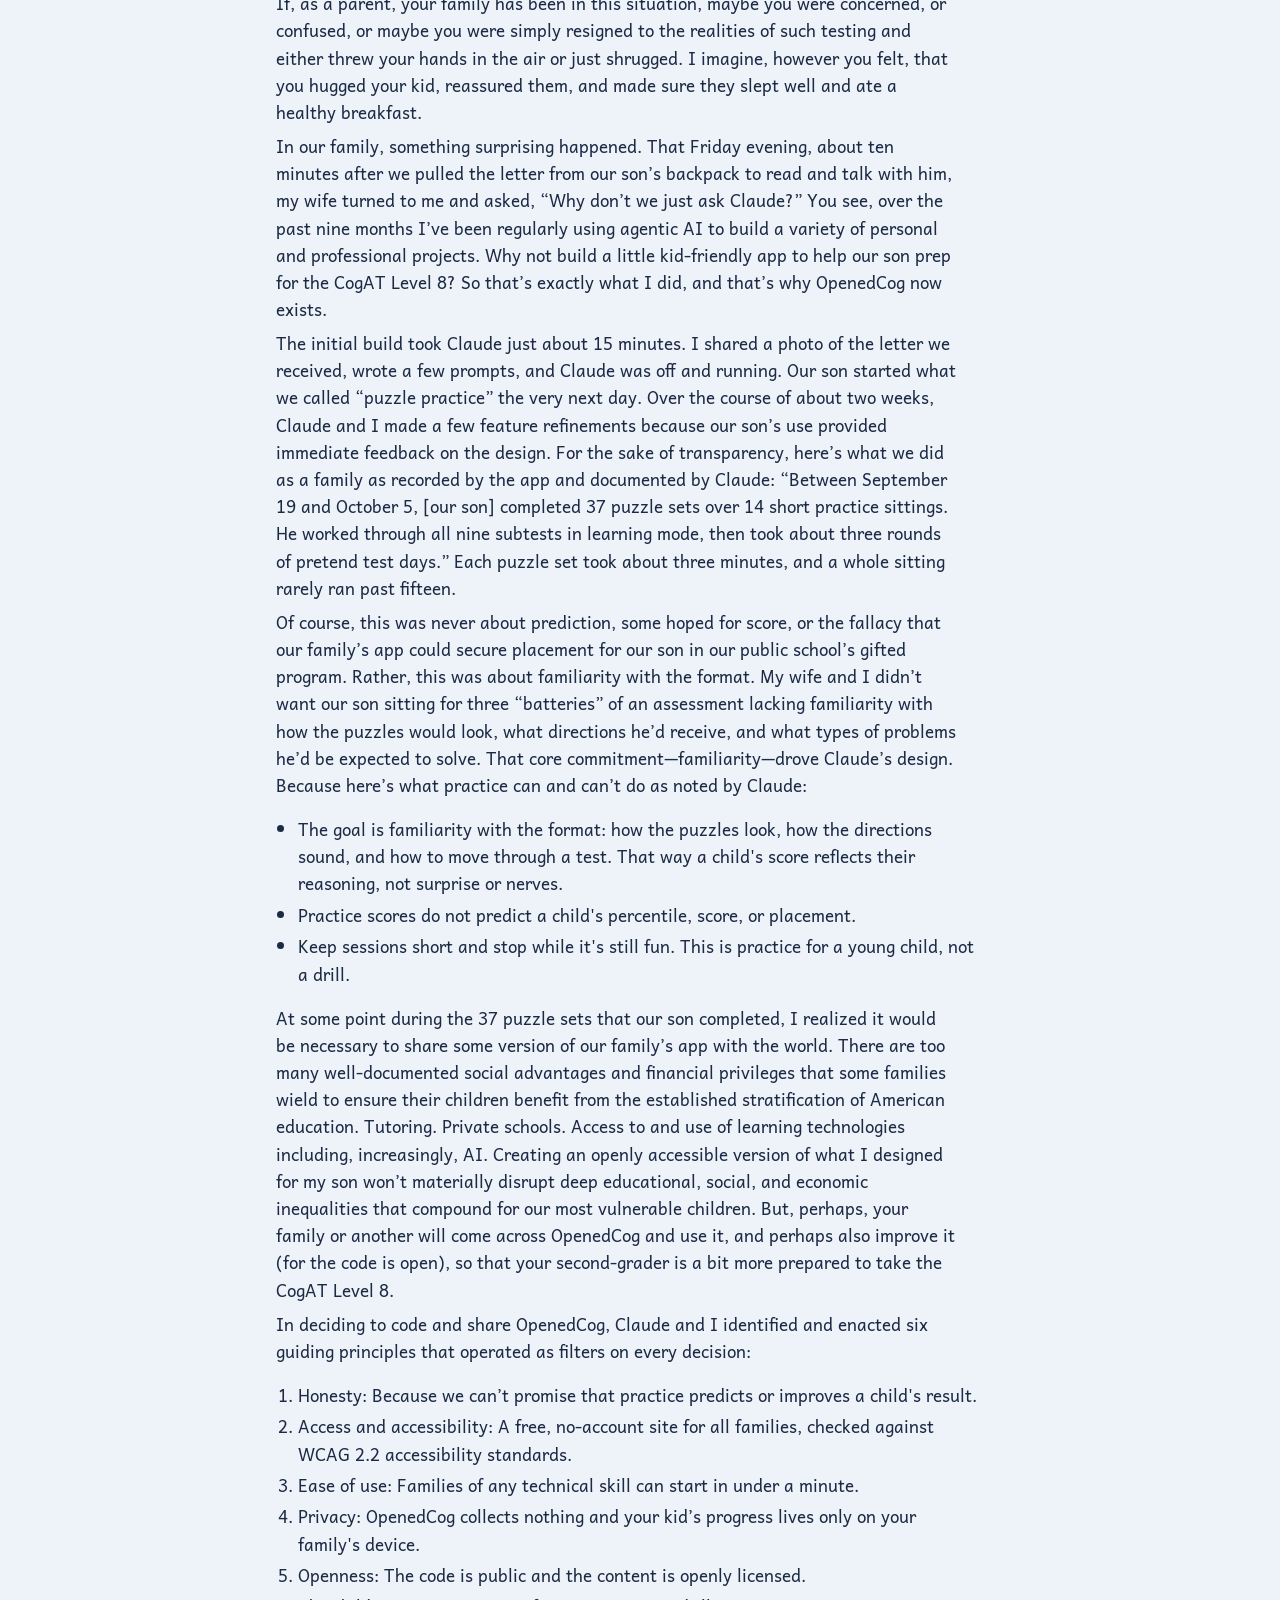
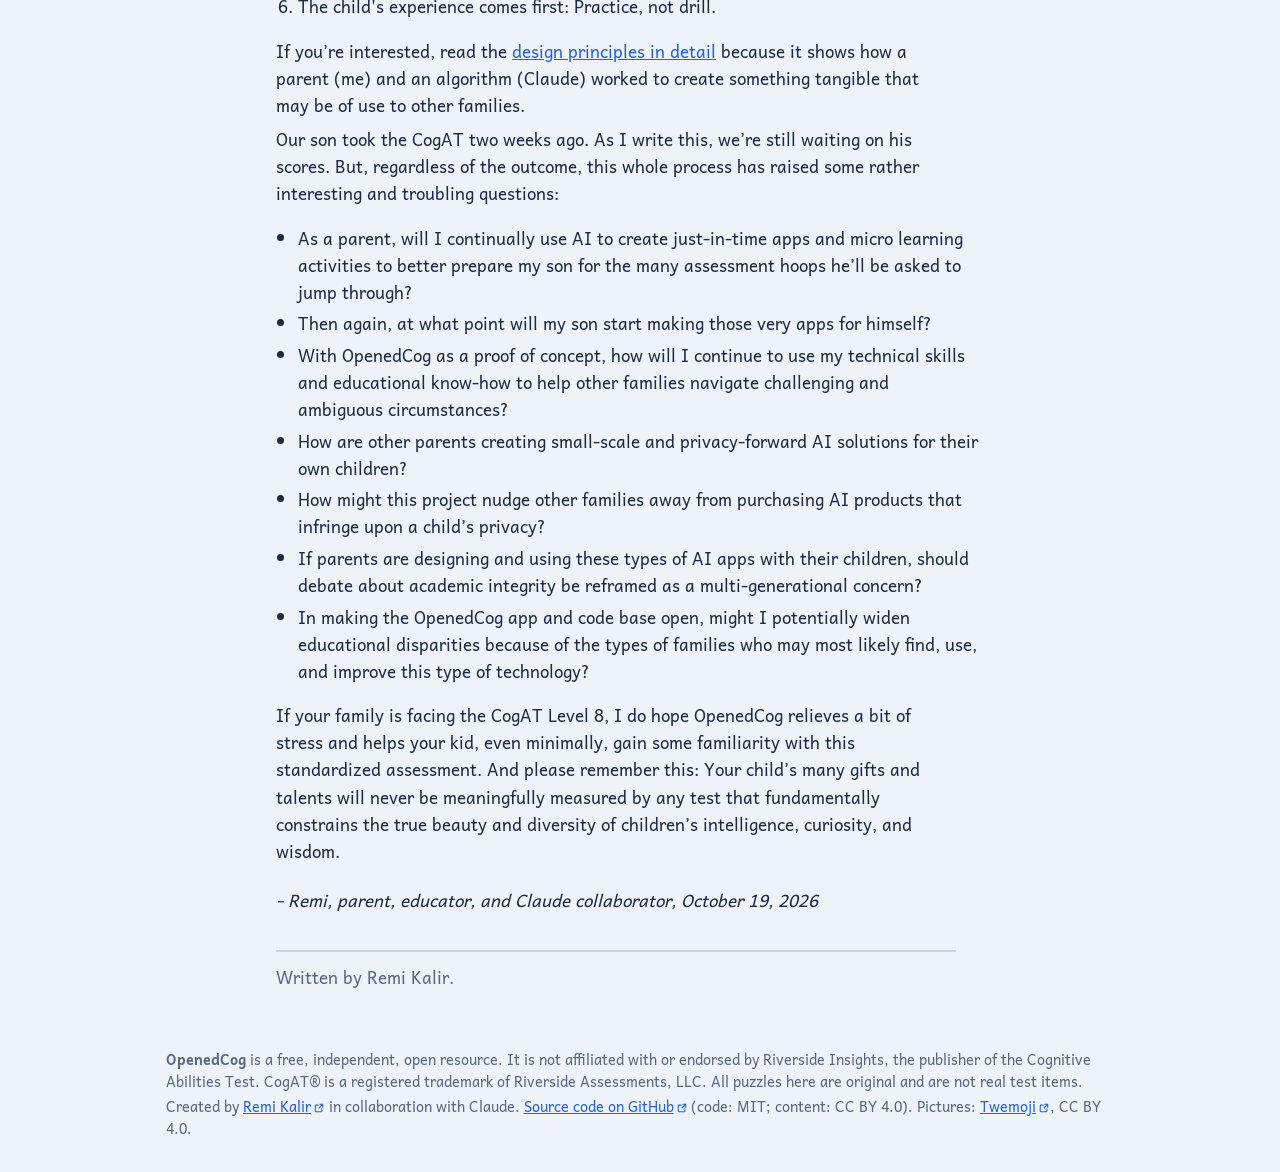
==== commit 07161042: "Link name to remikalir.com in every footer; outside links open in a new tab; privacy note first on p" ====
--- a/about.html
+++ b/about.html
@@ -82,7 +82,7 @@
 </main>
 <footer class="site-foot">
   <p><b>OpenedCog</b> is a free, independent, open resource. It is not affiliated with or endorsed by Riverside Insights, the publisher of the Cognitive Abilities Test. CogAT® is a registered trademark of Riverside Assessments, LLC. All puzzles here are original and are not real test items.</p>
-  <p>Created by Remi Kalir in collaboration with Claude. <a href="https://github.com/remikalir/openedcog">Source code on GitHub</a> (code: MIT; content: CC BY 4.0). Pictures: <a href="https://github.com/jdecked/twemoji">Twemoji</a>, CC BY 4.0.</p>
+  <p>Created by <a href="https://remikalir.com" target="_blank" rel="noopener">Remi Kalir<span class="sr-only"> (opens in a new tab)</span></a> in collaboration with Claude. <a href="https://github.com/remikalir/openedcog" target="_blank" rel="noopener">Source code on GitHub<span class="sr-only"> (opens in a new tab)</span></a> (code: MIT; content: CC BY 4.0). Pictures: <a href="https://github.com/jdecked/twemoji" target="_blank" rel="noopener">Twemoji<span class="sr-only"> (opens in a new tab)</span></a>, CC BY 4.0.</p>
 </footer>
 <script src="js/pictures.js"></script>
 <script>pictures(document.body);</script>
--- a/css/app.css
+++ b/css/app.css
@@ -306,3 +306,11 @@
   .privacy-note{margin-top:12px}
   .privacy-icon{font-size:1.5rem;padding-left:2px}
 }
+
+/* phone widths: the privacy note comes first (js/app.js moves it), so space it from the links below */
+.privacy-note + .site-links{margin-top:14px}
+/* links that open in a new tab: a small visible icon (screen readers hear "opens in a new tab" instead) */
+a[target="_blank"]::after{content:"";display:inline-block;width:.72em;height:.72em;margin-left:.22em;vertical-align:-.04em;background:currentColor;
+  -webkit-mask:url("data:image/svg+xml,%3Csvg xmlns='http://www.w3.org/2000/svg' viewBox='0 0 24 24' fill='none' stroke='black' stroke-width='2.6' stroke-linecap='round' stroke-linejoin='round'%3E%3Cpath d='M14 3h7v7M21 3l-9 9M19 14v5a2 2 0 0 1-2 2H5a2 2 0 0 1-2-2V7a2 2 0 0 1 2-2h5'/%3E%3C/svg%3E") center/contain no-repeat;
+  mask:url("data:image/svg+xml,%3Csvg xmlns='http://www.w3.org/2000/svg' viewBox='0 0 24 24' fill='none' stroke='black' stroke-width='2.6' stroke-linecap='round' stroke-linejoin='round'%3E%3Cpath d='M14 3h7v7M21 3l-9 9M19 14v5a2 2 0 0 1-2 2H5a2 2 0 0 1-2-2V7a2 2 0 0 1 2-2h5'/%3E%3C/svg%3E") center/contain no-repeat}
+@media (forced-colors:active){a[target="_blank"]::after{forced-color-adjust:none;background:LinkText}}
